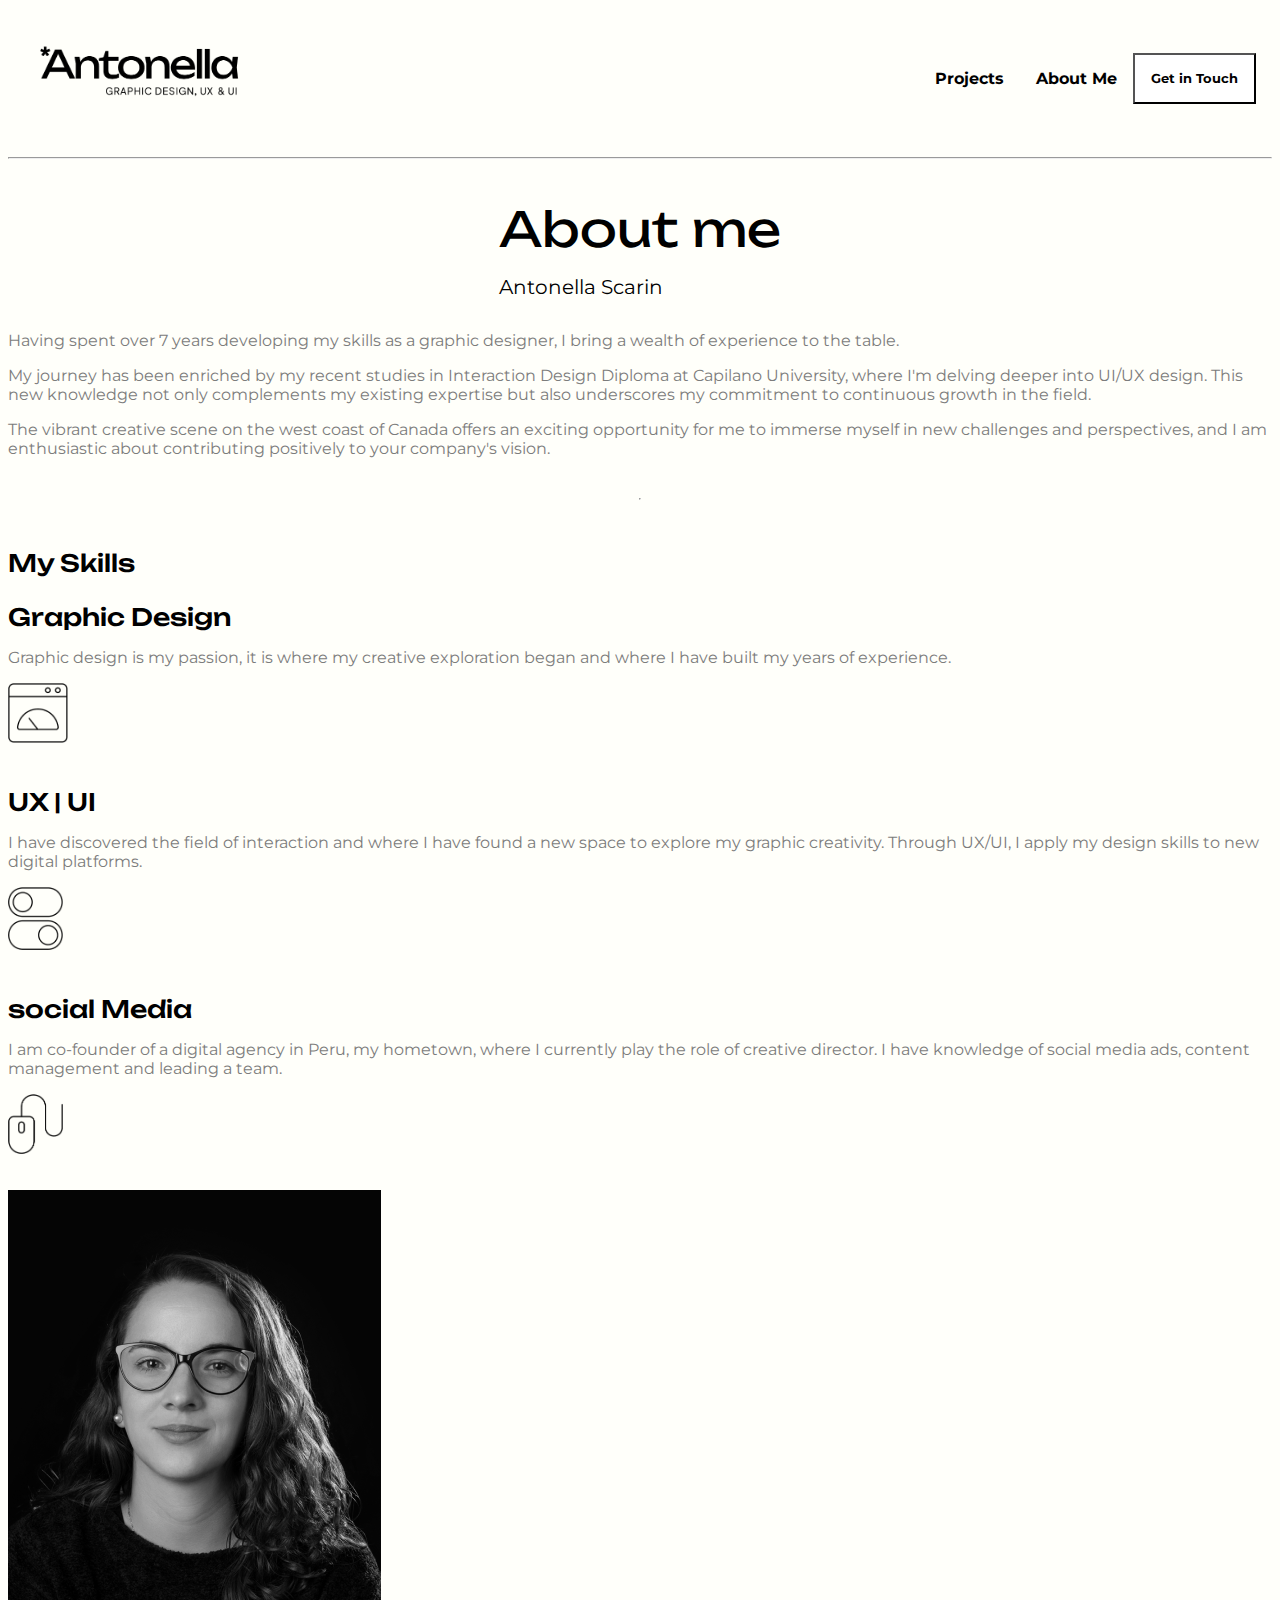
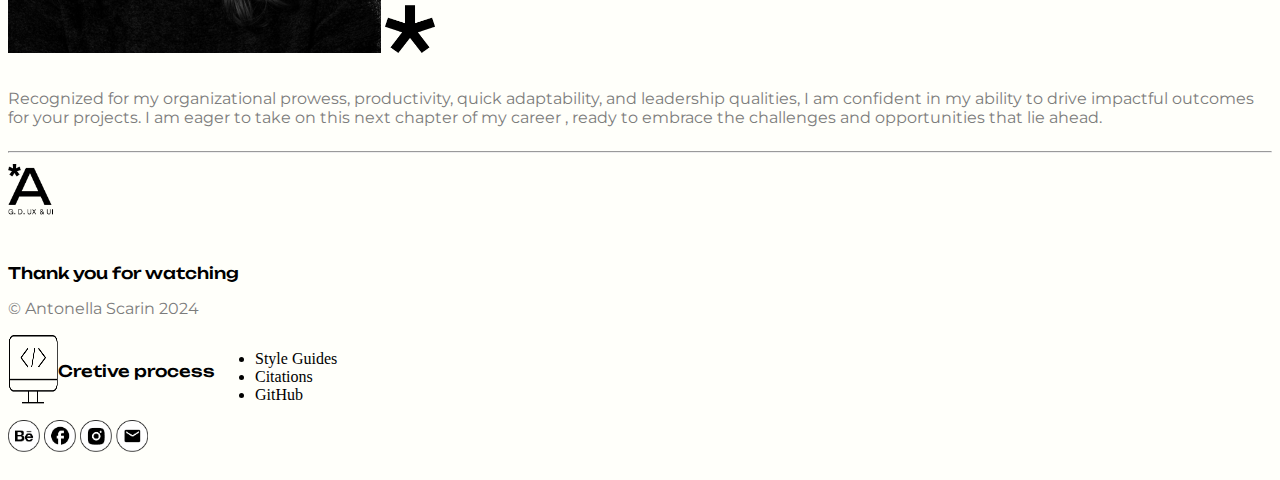
==== about.html @ 7028c497 "changes" ====
<!doctype html>

<html lang="en">
<head>
	<meta charset="utf-8">		
	<meta name="viewport" content="width=device-width, initial-scale=1">
	<title>Portfolio Antonella</title>
	<link rel="stylesheet" href="css/style.css">
	
	<!-- GOOGLE FONTS: Unbounded -->
	<link rel="preconnect" href="https://fonts.googleapis.com">
	<link rel="preconnect" href="https://fonts.gstatic.com" crossorigin>
	<link href="https://fonts.googleapis.com/css2?family=Unbounded:wght@200..900&display=swap" rel="stylesheet">
	
	
	<!-- GOOGLE FONTS: Montserrat -->
	<link rel="preconnect" href="https://fonts.googleapis.com">
	<link rel="preconnect" href="https://fonts.gstatic.com" crossorigin>
	<link href="https://fonts.googleapis.com/css2?family=Montserrat:ital,wght@0,100..900;1,100..900&family=Unbounded:wght@200..900&display=swap" rel="stylesheet">
	
	
</head> <!-- end of head.  Head is the brain of the website-->

<body>
	<nav class="navbar"> 
		<a href="index.html"><img class="logo" src="img/logo.png" alt="Websitelogo" width="201" height="56"/></a>
		<div class="menu">
			<a href="index.html">Projects</a>
			<a href="about.html">About Me</a>
			<button class="nav-button" onclick="window.location.href='get-in-touch.html';">Get in Touch</button>
		</div>
	</nav> <!-- #end of navigation -->

	<hr>
	
	<main>
		
		<section class="about-title">
			<h1>About me</h1>
			<h2>Antonella Scarin</h2>
		</section> <!-- #end of about title -->

		<div class="content">
				<p>Having spent over 7 years developing my skills as a graphic designer, I bring a wealth of experience to the table.</p>
				<p>My journey has been enriched by my recent studies in  Interaction Design Diploma at Capilano University, where I'm delving deeper into UI/UX design. This new knowledge not only complements my existing expertise but also underscores my commitment to continuous growth in the field.</p>
				<p>The vibrant creative scene on the west coast of Canada offers an exciting opportunity for me to immerse myself in new challenges and perspectives, and I am enthusiastic about contributing positively to your company's vision.</p>
		</div> <!-- #end of content -->
			
		<hr>

			<section class="my-skills">
				<h3>My Skills</h3>

				<div class="skills-cards">

					<div class="card-1">
						<h3>Graphic Design</h3>
						<p>Graphic design is my passion, it is where my creative exploration began and where I have built my years of experience. </p>
						<img src="img/card1-icon.png" alt="icon of a computer2" width="60" height="60">
					</div>

					<div class="card-2">
						<h3>UX | UI</h3>
						<p>I have discovered the field of interaction and where I have found a new space to explore my graphic creativity. Through UX/UI, I apply my design skills to new digital platforms. </p>
						<img src="img/card2-icon.png" alt="icon of active buttons" width="55" height="63">
					</div>

					<div class="card-3">
						<h3>social Media</h3>
						<p>I am co-founder of a digital agency in Peru, my hometown, where I currently play the role of creative director. I have knowledge of social media ads, content management and leading a team. </p>
						<img src="img/card3-icon.png" alt="icon of a computer mouse" width="55" height="61">
					</div>

				</div>
				
				</section> <!-- #end of my skills -->

				<section class="photo">

					<img src="img/about-photo.png" alt="icon of a computer mouse" width="373" height="463">
					<img src="img/about-photo-icon.png" alt="icon of a computer mouse" width="50" height="48">
					<p> Recognized for my organizational prowess, productivity, quick adaptability, and  leadership qualities, I am confident in my ability to drive impactful outcomes for your projects. I am eager to take on this next chapter of my career , ready to embrace the challenges and opportunities that lie ahead.</p>

				</section>

			</main>

			<hr>

			<footer>
				<img src="img/footer-logo.png" alt="Websitelogo vertion 2" width="46" height="55">
				<div>
					<h5>Thank you for watching</h5>
					<p class="copyright">© Antonella Scarin 2024</p>
				</div>

				<div class="creative-process">
				<img src="img/icon-footer.png" alt="icon of a computer2" width="50" height="45">
				<h5>Cretive process</h5>
				<ul class="footer-list">
					<li>Style Guides</li>
					<li>Citations</li>
					<li>GitHub</li>
				</ul>
			</div>
				
				<div class="socialmedia">
					<a class="social-media-logos" href="https://www.behance.net/antonellas0d31"><img src="img/behance.png" alt="behance logo" width="32" height="32"/></a>
					<a class="social-media-logos" href="https://www.facebook.com/antonellascarin/"><img src="img/facebook.png" alt="Facebook Logo" width="32" height="32"/></a>
					<a class="social-media-logos" href="https://www.instagram.com/_byantonella/"><img src="img/instagram.png" alt="Instagram Logo" width="32" height="32"/></a>
					<a class="social-media-logos" href="antonella.scarin.l@gmail.com"><img src="img/email.png" alt="email icon" width="32" height="32"/></a>
				</div>
				
			</footer> <!-- #end of footer -->
			
		</body>
		
		</html>
---- css/style.css ----
*{
	box-sizing: border-box; /* border-box tells the browser to account for any border and padding in the values you specify for an element's width and height. 
	If you set an element's width to 100 pixels, that 100 pixels will include any border or padding you added, and the content box will shrink to absorb that extra width. 
	https://developer.mozilla.org/en-US/docs/Web/API/ResizeObserverEntry/borderBoxSize */
}

/* ------------ PARAGRAPH, BACKGROUND AND TEXT STYLES ------------ */ 

img{ 
	height:auto;
	max-width:100%;
	margin-bottom: 1rem;
}

body{
    background-color: #FFFFFA;
}

main{
    display: flex;
    flex-direction: column;
    align-items: center;
}

h1{ 
    font-family: "Unbounded", sans-serif;
    font-style: normal;
    font-weight: 400;
    font-size: 3rem;
    margin-bottom: 0;
}

h2{
    font-family: "Montserrat", sans-serif;
    font-style: normal;
    font-weight: 400;
    font-size: 1.25rem; 
    margin-bottom: 0;
}

h3{
    font-family: "Unbounded", sans-serif;
    font-style: normal;
    font-weight: 500;
    font-size: 1.5rem;
    margin-bottom: 0;
}

h4{
    font-family: "Montserrat", sans-serif;
    font-style: normal;
    font-weight: 400;
    font-size: 1rem; 
    color: #7C7C7C; 
    margin-bottom: 0;
    margin-top: 0.5rem;
}

h5{
    font-family: "Unbounded", sans-serif;
    font-style: normal;
    font-weight: 500;
    font-size: 1rem;
    margin-bottom: 0;
}

p{
    font-family: "Montserrat", sans-serif;
    font-style: normal;
    font-weight: 400;
    font-size: 1rem; 
    color: #7C7C7C; 
}

/* --------- NAV BAR --------- */ 

.navbar {
	display: flex;
	align-items: left;
	width: 100%;
	margin: 0 auto;
    padding: 1rem;
	z-index: 100;
}

.navbar a {
	display: inline-block;
    align-content: center;
	color: #000000;
	font-family: "Montserrat", sans-serif;
	font-size: 1rem;
	font-weight: 700;
	text-decoration: none;
	flex-grow: 1;
	flex-shrink: 1;
	flex-basis: auto;
    padding: 1rem;
}

.menu{
    margin-right: auto;
    display: flex;
    align-items: center;
}

.navbar a:hover {
	color: #ffc400;
    text-decoration: underline;
    text-decoration-color: #ffc400;
}


.nav-button{
    padding: 1rem;
    background-color: white;
    font-family: "Montserrat", sans-serif;
    font-weight: 700;
    font-size: 0.8rem;
    border-color: black;
    max-height: 4rem;
}

.nav-button:hover{
    background-color: #000000;
    color: white;
}

/* --------- HERO --------- */ 

main {
    margin: 0 auto;
    grid-gap: 1em;
}

.hero {
display: flex;
flex-direction: column;
margin-top: 3rem;
margin-bottom: 3rem;
align-items: center;
justify-content: center;
max-width: 60%;
text-align: center;
}

.hero-buttons{
    display: flex;
    flex-direction: row;
    margin-top: 5rem;
    font-size: 1.5rem;
    font-family: "Montserrat", sans-serif;
    font-weight: 400;
    font-size: 0.8rem;
    border-color: black;
    margin: 1rem;
    
}

.dividor{
    margin-top: 5rem;
    margin-bottom: 5rem;
    height: auto;
    max-width: 70%;
}



/* --------- PROJECTS --------- */ 

.projects-container{
	display: flex;
	flex-direction: row;
	flex-wrap: wrap;
	justify-content: center;
}

.project-card{
    flex-direction: row;
    flex-wrap: wrap;
    justify-content: flex-start;
    margin: 2rem;
    max-width:30.5rem;
}

.button{ /* -- source:https://www.w3schools.com/howto/howto_css_outline_buttons.asp-- */
    padding: 1rem;
    background-color: white;
    font-family: "Montserrat", sans-serif;
    font-weight: 400;
    font-size: 0.8rem;
    border-color: black;
    margin: 1rem;
} 

.button:hover{
    background-color: #000000;
    color: white;
}



/* --------- FOOTER --------- */ 

.footer{
    display: flex;
    flex-direction: row;
    margin: 1rem;
}

.creative-process-content{
    display: flex;
    flex-direction: row;
    text-decoration: none;
    padding: 1rem;
    max-width: 30%;
}

.creative-process{
    display: flex;
    flex-direction: row;
}

.footer-links{
    display: flex;
    flex-direction: row;
}

.footer-content{
    max-width: 30%;
}


/* --------- ABOUT ME PAGE --------- */
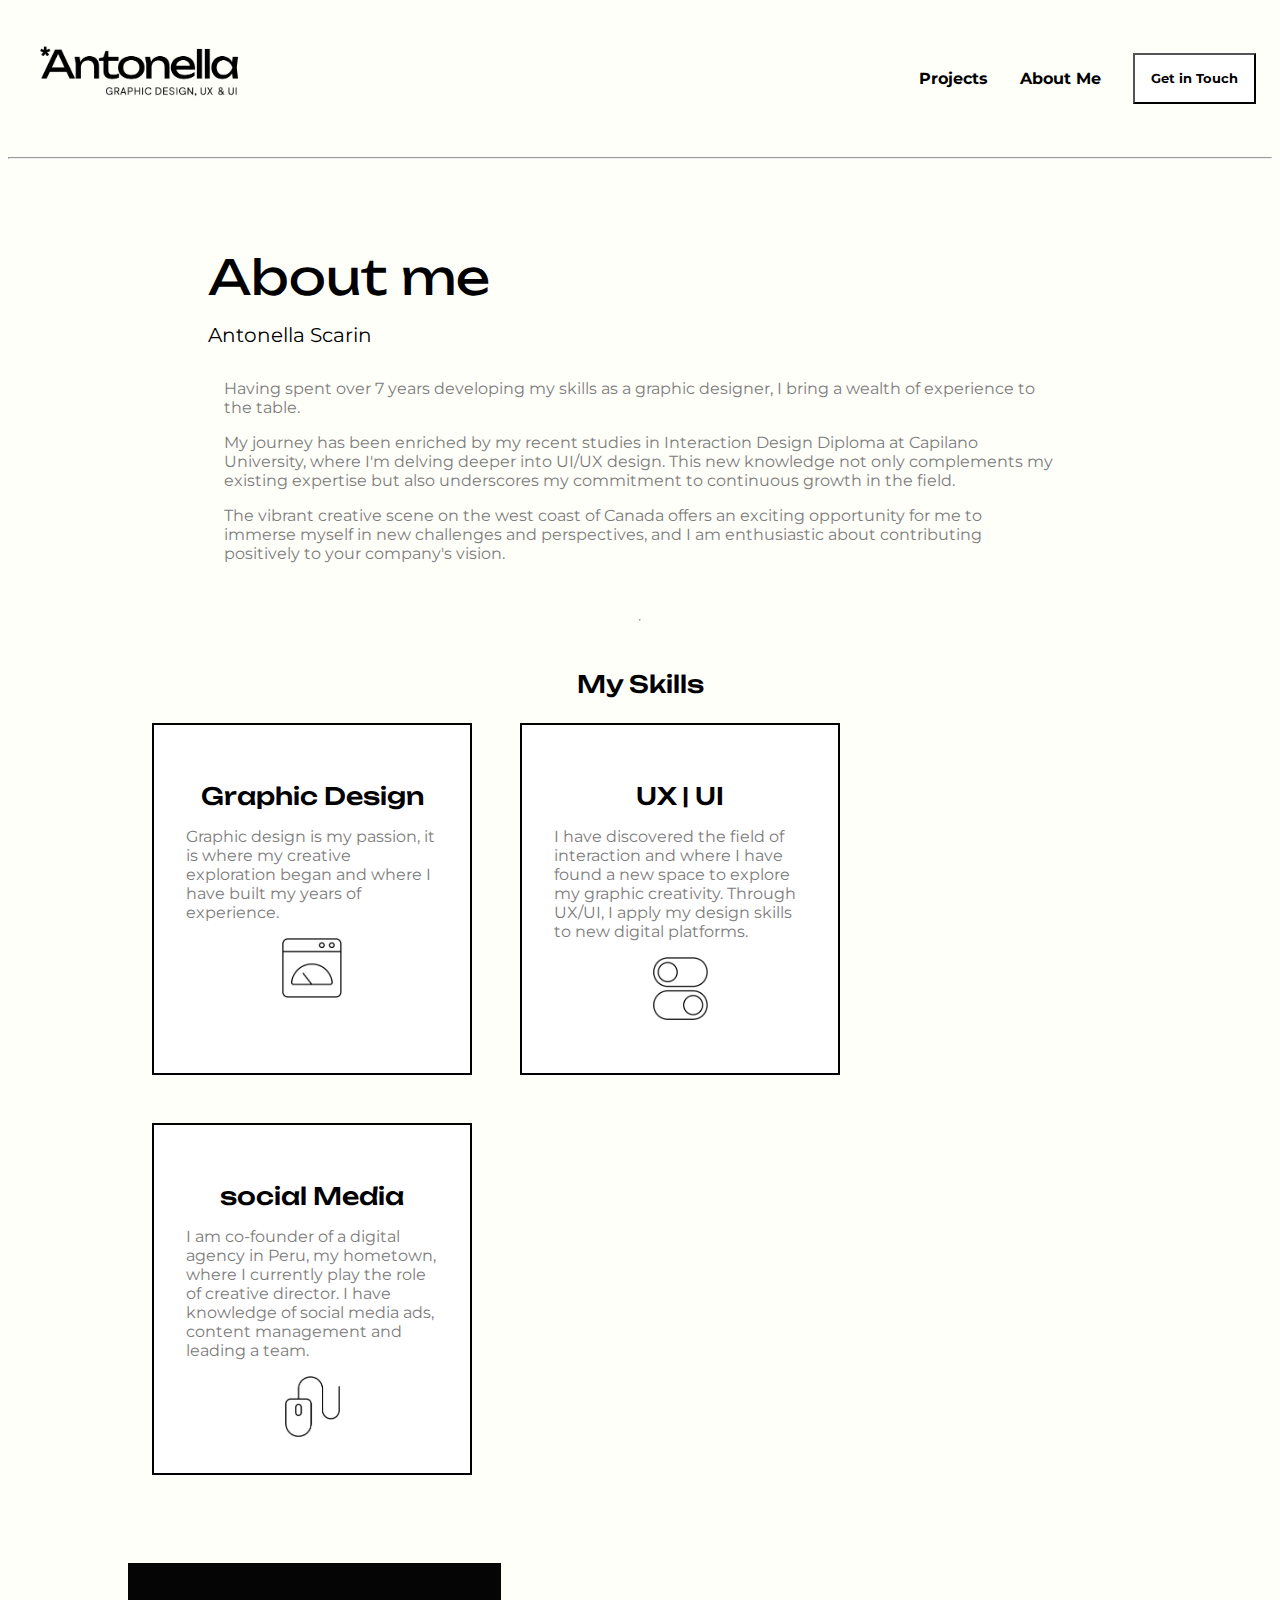
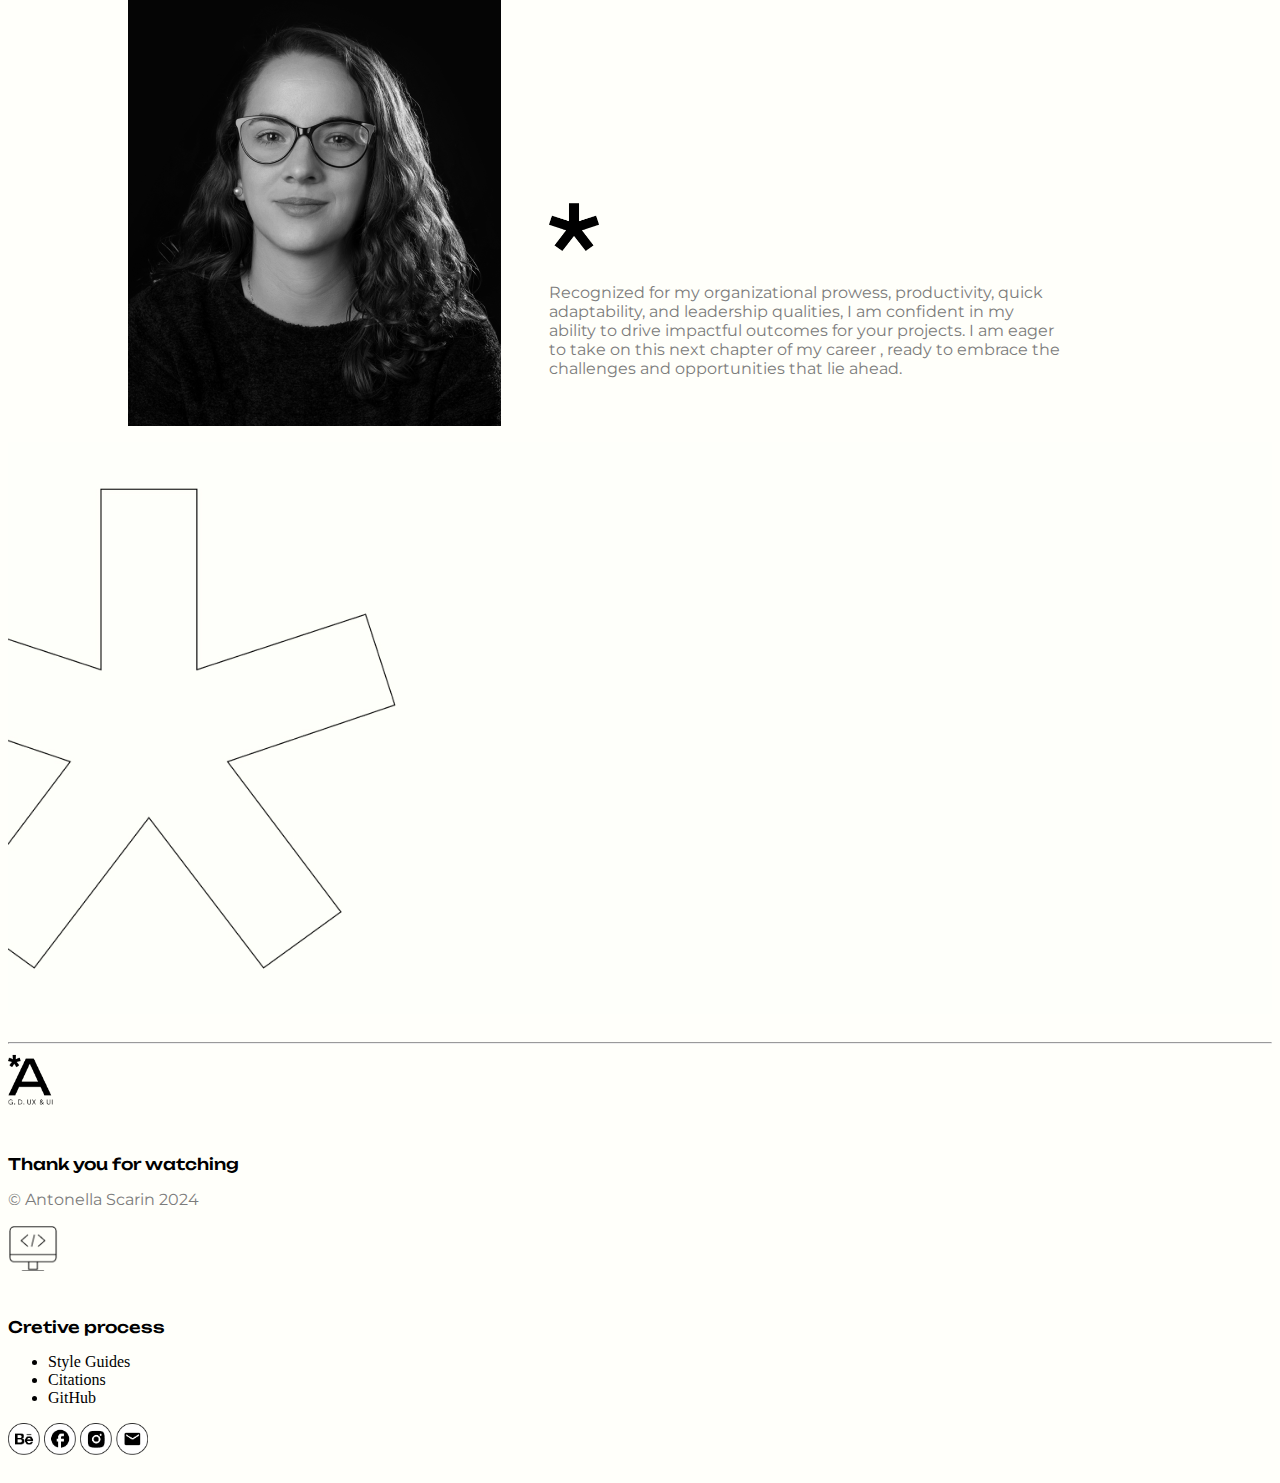
==== commit b7e20346: "changes" ====
--- a/about.html
+++ b/about.html
@@ -30,7 +30,7 @@
 			<button class="nav-button" onclick="window.location.href='get-in-touch.html';">Get in Touch</button>
 		</div>
 	</nav> <!-- #end of navigation -->
-
+	
 	<hr>
 	
 	<main>
@@ -38,81 +38,87 @@
 		<section class="about-title">
 			<h1>About me</h1>
 			<h2>Antonella Scarin</h2>
-		</section> <!-- #end of about title -->
-
-		<div class="content">
+			
+			<div class="about-content">
 				<p>Having spent over 7 years developing my skills as a graphic designer, I bring a wealth of experience to the table.</p>
 				<p>My journey has been enriched by my recent studies in  Interaction Design Diploma at Capilano University, where I'm delving deeper into UI/UX design. This new knowledge not only complements my existing expertise but also underscores my commitment to continuous growth in the field.</p>
 				<p>The vibrant creative scene on the west coast of Canada offers an exciting opportunity for me to immerse myself in new challenges and perspectives, and I am enthusiastic about contributing positively to your company's vision.</p>
-		</div> <!-- #end of content -->
+			</div> <!-- #end of content -->
 			
+		</section> <!-- #end of about title -->
+		
 		<hr>
-
-			<section class="my-skills">
-				<h3>My Skills</h3>
-
-				<div class="skills-cards">
-
-					<div class="card-1">
-						<h3>Graphic Design</h3>
-						<p>Graphic design is my passion, it is where my creative exploration began and where I have built my years of experience. </p>
-						<img src="img/card1-icon.png" alt="icon of a computer2" width="60" height="60">
-					</div>
-
-					<div class="card-2">
-						<h3>UX | UI</h3>
-						<p>I have discovered the field of interaction and where I have found a new space to explore my graphic creativity. Through UX/UI, I apply my design skills to new digital platforms. </p>
-						<img src="img/card2-icon.png" alt="icon of active buttons" width="55" height="63">
-					</div>
-
-					<div class="card-3">
-						<h3>social Media</h3>
-						<p>I am co-founder of a digital agency in Peru, my hometown, where I currently play the role of creative director. I have knowledge of social media ads, content management and leading a team. </p>
-						<img src="img/card3-icon.png" alt="icon of a computer mouse" width="55" height="61">
-					</div>
-
+		
+		<section class="my-skills">
+			<h3>My Skills</h3>
+			
+			<div class="skills-cards">
+				
+				<div class="card">
+					<h3>Graphic Design</h3>
+					<p>Graphic design is my passion, it is where my creative exploration began and where I have built my years of experience. </p>
+					<img src="img/card1-icon.png" alt="icon of a computer2" width="60" height="60">
 				</div>
 				
-				</section> <!-- #end of my skills -->
-
-				<section class="photo">
-
-					<img src="img/about-photo.png" alt="icon of a computer mouse" width="373" height="463">
-					<img src="img/about-photo-icon.png" alt="icon of a computer mouse" width="50" height="48">
-					<p> Recognized for my organizational prowess, productivity, quick adaptability, and  leadership qualities, I am confident in my ability to drive impactful outcomes for your projects. I am eager to take on this next chapter of my career , ready to embrace the challenges and opportunities that lie ahead.</p>
-
-				</section>
-
-			</main>
-
-			<hr>
-
-			<footer>
-				<img src="img/footer-logo.png" alt="Websitelogo vertion 2" width="46" height="55">
-				<div>
-					<h5>Thank you for watching</h5>
-					<p class="copyright">© Antonella Scarin 2024</p>
-				</div>
-
-				<div class="creative-process">
-				<img src="img/icon-footer.png" alt="icon of a computer2" width="50" height="45">
-				<h5>Cretive process</h5>
-				<ul class="footer-list">
-					<li>Style Guides</li>
-					<li>Citations</li>
-					<li>GitHub</li>
-				</ul>
-			</div>
-				
-				<div class="socialmedia">
-					<a class="social-media-logos" href="https://www.behance.net/antonellas0d31"><img src="img/behance.png" alt="behance logo" width="32" height="32"/></a>
-					<a class="social-media-logos" href="https://www.facebook.com/antonellascarin/"><img src="img/facebook.png" alt="Facebook Logo" width="32" height="32"/></a>
-					<a class="social-media-logos" href="https://www.instagram.com/_byantonella/"><img src="img/instagram.png" alt="Instagram Logo" width="32" height="32"/></a>
-					<a class="social-media-logos" href="antonella.scarin.l@gmail.com"><img src="img/email.png" alt="email icon" width="32" height="32"/></a>
+				<div class="card">
+					<h3>UX | UI</h3>
+					<p>I have discovered the field of interaction and where I have found a new space to explore my graphic creativity. Through UX/UI, I apply my design skills to new digital platforms. </p>
+					<img src="img/card2-icon.png" alt="icon of active buttons" width="55" height="63">
 				</div>
 				
-			</footer> <!-- #end of footer -->
+				<div class="card">
+					<h3>social Media</h3>
+					<p>I am co-founder of a digital agency in Peru, my hometown, where I currently play the role of creative director. I have knowledge of social media ads, content management and leading a team. </p>
+					<img src="img/card3-icon.png" alt="icon of a computer mouse" width="55" height="61">
+				</div>
+				
+			</div>
 			
-		</body>
+		</section> <!-- #end of my skills -->
 		
-		</html>+		<section class="photo">
+			
+			<img src="img/about-photo.png" alt="icon of a computer mouse" width="373" height="463">
+			<div class="photo-content">
+				<img src="img/about-photo-icon.png" alt="an asterics" width="50" height="48">
+				<p> Recognized for my organizational prowess, productivity, quick adaptability, and  leadership qualities, I am confident in my ability to drive impactful outcomes for your projects. I am eager to take on this next chapter of my career , ready to embrace the challenges and opportunities that lie ahead.</p>
+			</div>
+		</section>
+		
+	</main>
+
+	<div clas="about-background">
+	<img src="img/about-background.jpg" alt="Websitelogo vertion 2">
+	</div>
+	
+	<hr>
+	
+	<footer>
+		<img src="img/footer-logo.png" alt="Websitelogo vertion 2" width="46" height="55">
+		<div>
+			<h5>Thank you for watching</h5>
+			<p class="copyright">© Antonella Scarin 2024</p>
+		</div>
+		
+		<div class="creative-process">
+			<img src="img/icon-footer.png" alt="icon of a computer2" width="50" height="45">
+			<h5>Cretive process</h5>
+			<ul class="footer-list">
+				<li>Style Guides</li>
+				<li>Citations</li>
+				<li>GitHub</li>
+			</ul>
+		</div>
+		
+		<div class="socialmedia">
+			<a class="social-media-logos" href="https://www.behance.net/antonellas0d31"><img src="img/behance.png" alt="behance logo" width="32" height="32"/></a>
+			<a class="social-media-logos" href="https://www.facebook.com/antonellascarin/"><img src="img/facebook.png" alt="Facebook Logo" width="32" height="32"/></a>
+			<a class="social-media-logos" href="https://www.instagram.com/_byantonella/"><img src="img/instagram.png" alt="Instagram Logo" width="32" height="32"/></a>
+			<a class="social-media-logos" href="antonella.scarin.l@gmail.com"><img src="img/email.png" alt="email icon" width="32" height="32"/></a>
+		</div>
+		
+	</footer> <!-- #end of footer -->
+	
+</body>
+
+</html>--- a/css/style.css
+++ b/css/style.css
@@ -76,7 +76,8 @@
 
 .navbar {
 	display: flex;
-	align-items: left;
+    flex-direction: row;
+	justify-content: flex-end;
 	width: 100%;
 	margin: 0 auto;
     padding: 1rem;
@@ -104,7 +105,7 @@
 }
 
 .navbar a:hover {
-	color: #ffc400;
+	color: #FEA725;
     text-decoration: underline;
     text-decoration-color: #ffc400;
 }
@@ -118,6 +119,22 @@
     font-size: 0.8rem;
     border-color: black;
     max-height: 4rem;
+    margin-left: 1rem;
+}
+
+.projects-button{
+    padding: 1rem;
+    background-color: white;
+    font-family: "Montserrat", sans-serif;
+    font-weight: 700;
+    font-size: 0.8rem;
+    border-color: black;
+    max-height: 4rem;
+}
+
+.projects-button:hover{
+    background-color: #000000;
+    color: white;
 }
 
 .nav-button:hover{
@@ -125,11 +142,16 @@
     color: white;
 }
 
+hr{
+    color: #000000;
+}
+
 /* --------- HERO --------- */ 
 
 main {
     margin: 0 auto;
     grid-gap: 1em;
+    max-width: 80vw;
 }
 
 .hero {
@@ -157,7 +179,7 @@
 }
 
 .dividor{
-    margin-top: 5rem;
+    margin-top: 2rem;
     margin-bottom: 5rem;
     height: auto;
     max-width: 70%;
@@ -199,14 +221,30 @@
 
 
 
-/* --------- FOOTER --------- */ 
-
-.footer{
-    display: flex;
-    flex-direction: row;
-    margin: 1rem;
-}
-
+/* --------- FOOTER ------*/
+
+footer{
+    display: inline-block;
+}
+
+
+
+
+
+/* ---
+.footer-links-container{
+    display: flex;
+    flex-direction: column;
+    padding: auto;
+}
+
+footer{
+    display: inline-block;
+    margin: 1rem;
+    background-color: #FEA725;
+}
+
+/* ---
 .creative-process-content{
     display: flex;
     flex-direction: row;
@@ -227,12 +265,123 @@
 
 .footer-content{
     max-width: 30%;
-}
+    margin: 1rem;
+}-----*/
+
+
 
 
 /* --------- ABOUT ME PAGE --------- */ 
-
-
-
-
-
+.about-title{
+    display: flex;
+    flex-direction: column;
+    justify-content: flex-start;
+    margin-right: 5rem;
+    margin-left: 5rem;
+    margin-top: 3rem;
+}
+.about-content{
+    margin: 1rem;
+}
+
+.my-skills{
+    display: flex;
+    flex-direction: column;
+    align-items: center;
+    margin-bottom: 3rem;
+}
+.skills-cards{
+    display: flex;
+    flex-direction: row;
+    align-items: center;
+    flex-wrap: wrap;  
+}
+
+.card{
+    display: flex;
+    flex-direction: column;
+    align-items: center;
+    background-color: #ffffff;
+    border: 1rem;
+    border:2px solid black;
+    padding: 2rem;
+    margin: 1.5rem;
+    width: 20rem;
+    height: 22rem;
+}
+
+.photo{
+    display: flex;
+    flex-direction: row;
+    align-items: flex-end;
+    background-size: cover;
+    background-repeat: no-repeat;
+
+}
+
+.photo-content{
+    display: flex;
+    flex-direction: column;
+    max-width: 50%;
+    margin: 3rem;
+}
+
+.about-background{
+    background-position:right 3em bottom 10px; ;
+}
+
+/* --------- CONTACT FORM --------- */
+
+
+.contact-title{
+    display: flex;
+    flex-direction: column;
+    align-items: flex-start
+}
+
+input[type=text], select, textarea {
+    width: 100%; 
+    font-family: "Montserrat", sans-serif;
+    font-weight: 400;
+    font-size: 1rem;
+    padding: 1rem; 
+    border: 1px solid #000000; 
+    box-sizing: border-box; 
+    margin-top: 1rem; 
+    margin-bottom: 1rem; 
+    resize: vertical /* Allow the user to vertically resize the textarea (not horizontally) */
+  }
+
+  input[type=text], label {
+    font-family: "Montserrat", sans-serif;
+    font-size: 1rem;
+  }
+  
+
+  input[type=submit] {
+    background-color: #ffffff;
+    color: rgb(0, 0, 0);
+    border:1px solid black;
+    padding: 12px 20px;
+    cursor: pointer;
+    font-family: "Montserrat", sans-serif;
+    font-weight: 400;
+    font-size: 0.8rem;
+  }
+  
+
+  input[type=submit]:hover {
+    background-color: #000000;
+    color: #ffffff;
+    border: 1px;
+  }
+  
+  .container {
+    border-radius: 5px;
+    padding: 20px;
+    max-width: 80%;
+  }
+
+
+
+
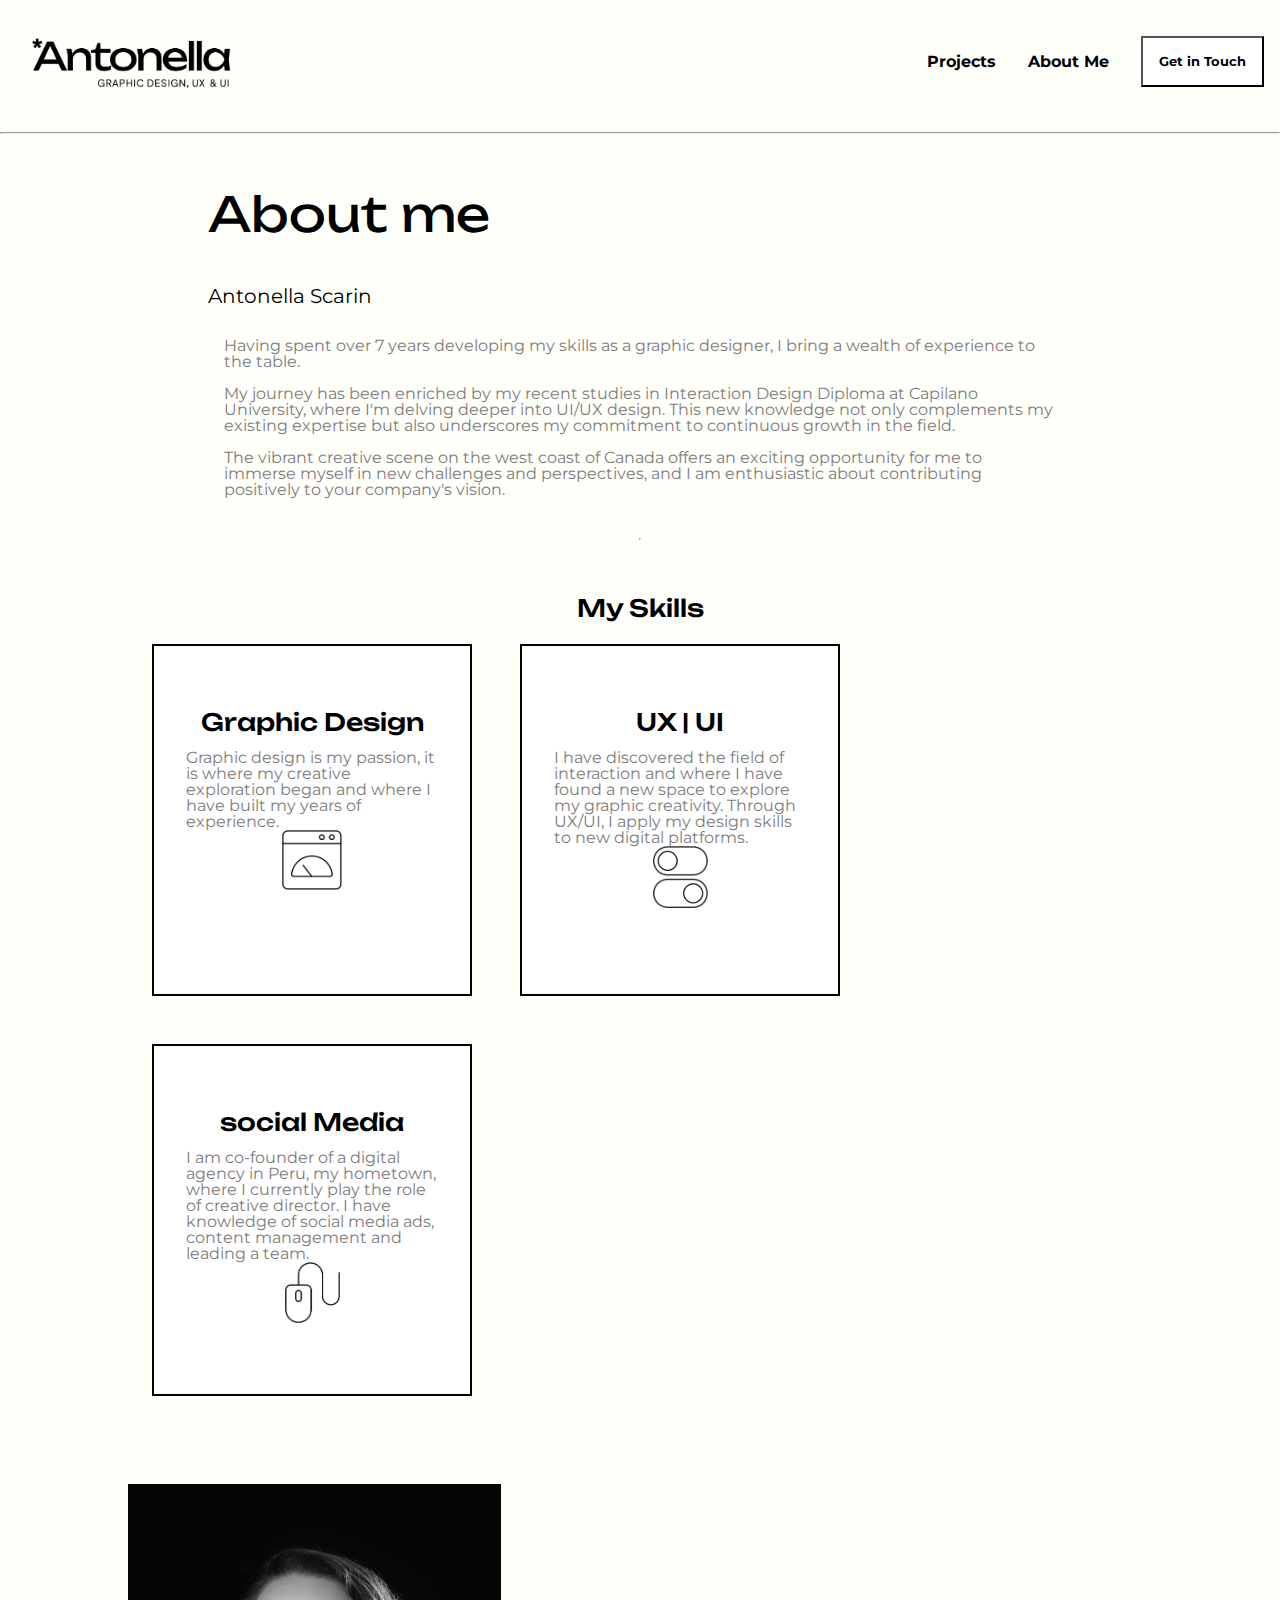
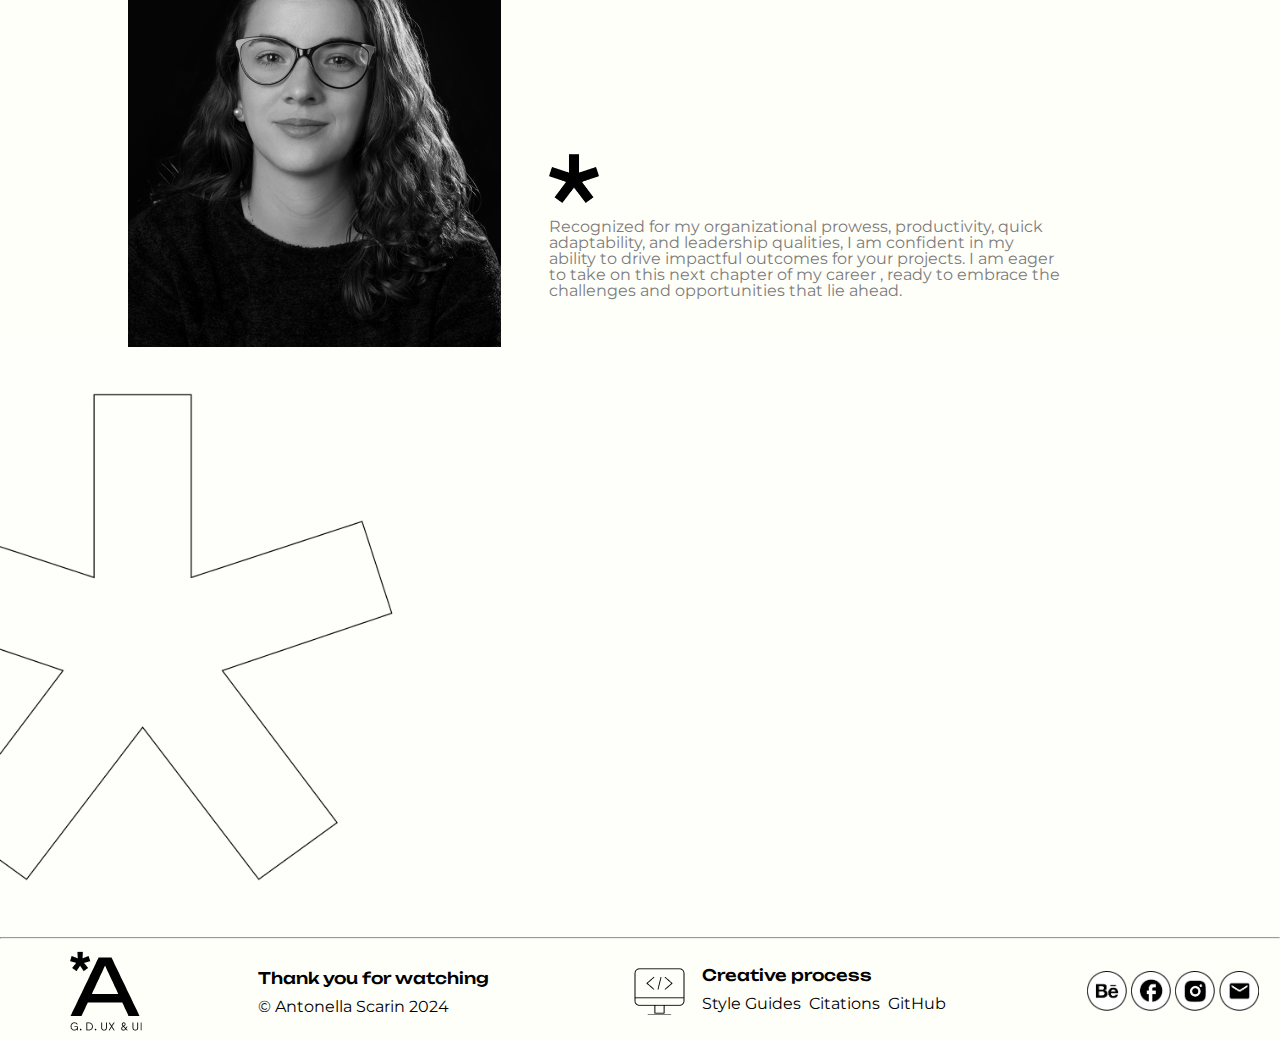
==== commit 3dc59797: "footer changes" ====
--- a/about.html
+++ b/about.html
@@ -94,30 +94,42 @@
 	<hr>
 	
 	<footer>
-		<img src="img/footer-logo.png" alt="Websitelogo vertion 2" width="46" height="55">
-		<div>
-			<h5>Thank you for watching</h5>
-			<p class="copyright">© Antonella Scarin 2024</p>
+  
+		<figure class="footer-logo">
+		  <img src="img/footer-logo.png" alt="Websitelogo vertion 2" width="74" height="89">
+		</figure>
+		
+		<div class="footer-content">
+		  <h5>Thank you for watching</h5>
+		  <p>© Antonella Scarin 2024</p>
 		</div>
 		
 		<div class="creative-process">
-			<img src="img/icon-footer.png" alt="icon of a computer2" width="50" height="45">
-			<h5>Cretive process</h5>
+		  <figure class="footer-icon">
+			<img src="img/icon-footer.png" alt="icon of a computer2" width="53" height="48">
+		  </figure>
+		  
+		  <div class="creative-process-content">
+			
+			<h5>Creative process</h5>
+			
 			<ul class="footer-list">
-				<li>Style Guides</li>
-				<li>Citations</li>
-				<li>GitHub</li>
-			</ul>
-		</div>
-		
-		<div class="socialmedia">
-			<a class="social-media-logos" href="https://www.behance.net/antonellas0d31"><img src="img/behance.png" alt="behance logo" width="32" height="32"/></a>
-			<a class="social-media-logos" href="https://www.facebook.com/antonellascarin/"><img src="img/facebook.png" alt="Facebook Logo" width="32" height="32"/></a>
-			<a class="social-media-logos" href="https://www.instagram.com/_byantonella/"><img src="img/instagram.png" alt="Instagram Logo" width="32" height="32"/></a>
-			<a class="social-media-logos" href="antonella.scarin.l@gmail.com"><img src="img/email.png" alt="email icon" width="32" height="32"/></a>
-		</div>
-		
-	</footer> <!-- #end of footer -->
+			  <li class="footer-list-item"> <a href="doc/styleguides.pdf"><p>Style Guides</p></a>
+				<!-- source: how to link a PDF: https://www.google.com/search?q=how+to+button+to+a+pdf+html&oq=how+to+button+to+a+pdf+html&gs_lcrp=EgZjaHJvbWUyBggAEEUYOTIICAEQABgWGB4yCAgCEAAYFhge0gEIOTI0N2owajeoAgCwAgA&sourceid=chrome&ie=UTF-8#kpvalbx=_nmAbZqGfEbLN0PEPzuG7yAc_36 --></li>
+				<li class="footer-list-item"> <a href="doc/citations.pdf"><p>Citations</p></a> </li>
+				<li class="footer-list-item"><a href="https://github.com/AntonellaSL/portfolio2024"><p>GitHub</p></a></li>
+			  </ul>
+			</div>
+		  </div>
+		  
+		  <div class="social-media">
+			<a class="social-media-logos" href="https://www.behance.net/antonellas0d31"><img src="img/behance.png" alt="Behance Logo" width="40" height="40"/></a>
+			<a class="social-media-logos" href="https://www.facebook.com/antonellascarin/"><img src="img/facebook.png" alt="Facebook Logo" width="40" height="40"/></a>
+			<a class="social-media-logos" href="https://www.instagram.com/_byantonella/"> <img src="img/instagram.png" alt="Instagram Logo" width="40" height="40"/></a>
+			<a class="social-media-logos" href="antonella.scarin.l@gmail.com"><img src="img/email.png" alt="email icon" width="40" height="40"
+			  /></a>
+			</div>
+		  </footer> <!-- #end of footer -->
 	
 </body>
 
--- a/css/style.css
+++ b/css/style.css
@@ -1,387 +1,396 @@
-*{
-	box-sizing: border-box; /* border-box tells the browser to account for any border and padding in the values you specify for an element's width and height. 
+@import url(reset.css);
+
+html {
+  box-sizing: border-box;
+}
+*,
+*:before,
+*:after {
+  box-sizing: inherit;
+}
+
+/* border-box tells the browser to account for any border and padding in the values you specify for an element's width and height. 
 	If you set an element's width to 100 pixels, that 100 pixels will include any border or padding you added, and the content box will shrink to absorb that extra width. 
 	https://developer.mozilla.org/en-US/docs/Web/API/ResizeObserverEntry/borderBoxSize */
-}
-
-/* ------------ PARAGRAPH, BACKGROUND AND TEXT STYLES ------------ */ 
-
-img{ 
-	height:auto;
-	max-width:100%;
-	margin-bottom: 1rem;
-}
-
-body{
-    background-color: #FFFFFA;
-}
-
-main{
-    display: flex;
-    flex-direction: column;
-    align-items: center;
-}
-
-h1{ 
-    font-family: "Unbounded", sans-serif;
-    font-style: normal;
-    font-weight: 400;
-    font-size: 3rem;
-    margin-bottom: 0;
-}
-
-h2{
-    font-family: "Montserrat", sans-serif;
-    font-style: normal;
-    font-weight: 400;
-    font-size: 1.25rem; 
-    margin-bottom: 0;
-}
-
-h3{
-    font-family: "Unbounded", sans-serif;
-    font-style: normal;
-    font-weight: 500;
-    font-size: 1.5rem;
-    margin-bottom: 0;
-}
-
-h4{
-    font-family: "Montserrat", sans-serif;
-    font-style: normal;
-    font-weight: 400;
-    font-size: 1rem; 
-    color: #7C7C7C; 
-    margin-bottom: 0;
-    margin-top: 0.5rem;
-}
-
-h5{
-    font-family: "Unbounded", sans-serif;
-    font-style: normal;
-    font-weight: 500;
-    font-size: 1rem;
-    margin-bottom: 0;
-}
-
-p{
-    font-family: "Montserrat", sans-serif;
-    font-style: normal;
-    font-weight: 400;
-    font-size: 1rem; 
-    color: #7C7C7C; 
-}
-
-/* --------- NAV BAR --------- */ 
+
+/* ------------ PARAGRAPH, BACKGROUND AND TEXT STYLES ------------ */
+
+img {
+  max-width: 100%;
+  height: auto;
+}
+
+body {
+  background-color: #fffffa;
+}
+
+main {
+  display: flex;
+  flex-direction: column;
+  align-items: center;
+}
+
+h1 {
+  font-family: "Unbounded", sans-serif;
+  font-style: normal;
+  font-weight: 400;
+  font-size: 3rem;
+  margin-bottom: 0;
+}
+
+h2 {
+  font-family: "Montserrat", sans-serif;
+  font-style: normal;
+  font-weight: 400;
+  font-size: 1.25rem;
+  margin-bottom: 0;
+  margin-top: 3rem;
+}
+
+h3 {
+  font-family: "Unbounded", sans-serif;
+  font-style: normal;
+  font-weight: 500;
+  font-size: 1.5rem;
+  margin-bottom: 0;
+  margin-top: 2rem;
+}
+
+h4 {
+  font-family: "Montserrat", sans-serif;
+  font-style: normal;
+  font-weight: 400;
+  font-size: 1rem;
+  color: #7c7c7c;
+  margin-bottom: 0;
+  margin-top: 1rem;
+}
+
+h5 {
+  font-family: "Unbounded", sans-serif;
+  font-style: normal;
+  font-weight: 500;
+  font-size: 1rem;
+  margin-bottom: 0;
+}
+
+p {
+  font-family: "Montserrat", sans-serif;
+  font-style: normal;
+  font-weight: 400;
+  font-size: 1rem;
+  color: #7c7c7c;
+  margin-top: 1rem;
+}
+a{
+  text-decoration: none;
+  color: #000000;
+}
+
+.footer-icon{
+  padding-right: 1rem;
+}
+
+/* --------- NAV BAR --------- */
 
 .navbar {
-	display: flex;
-    flex-direction: row;
-	justify-content: flex-end;
-	width: 100%;
-	margin: 0 auto;
-    padding: 1rem;
-	z-index: 100;
+  display: flex;
+  flex-direction: row;
+  justify-content: flex-end;
+  width: 100%;
+  margin: 0 auto;
+  padding: 1rem;
+  z-index: 100;
 }
 
 .navbar a {
-	display: inline-block;
-    align-content: center;
-	color: #000000;
-	font-family: "Montserrat", sans-serif;
-	font-size: 1rem;
-	font-weight: 700;
-	text-decoration: none;
-	flex-grow: 1;
-	flex-shrink: 1;
-	flex-basis: auto;
-    padding: 1rem;
-}
-
-.menu{
-    margin-right: auto;
-    display: flex;
-    align-items: center;
+  display: inline-block;
+  align-content: center;
+  color: #000000;
+  font-family: "Montserrat", sans-serif;
+  font-size: 1rem;
+  font-weight: 700;
+  text-decoration: none;
+  flex-grow: 1;
+  flex-shrink: 1;
+  flex-basis: auto;
+  padding: 1rem;
+}
+
+.menu {
+  margin-right: auto;
+  display: flex;
+  align-items: center;
 }
 
 .navbar a:hover {
-	color: #FEA725;
-    text-decoration: underline;
-    text-decoration-color: #ffc400;
-}
-
-
-.nav-button{
-    padding: 1rem;
-    background-color: white;
-    font-family: "Montserrat", sans-serif;
-    font-weight: 700;
-    font-size: 0.8rem;
-    border-color: black;
-    max-height: 4rem;
-    margin-left: 1rem;
-}
-
-.projects-button{
-    padding: 1rem;
-    background-color: white;
-    font-family: "Montserrat", sans-serif;
-    font-weight: 700;
-    font-size: 0.8rem;
-    border-color: black;
-    max-height: 4rem;
-}
-
-.projects-button:hover{
-    background-color: #000000;
-    color: white;
-}
-
-.nav-button:hover{
-    background-color: #000000;
-    color: white;
-}
-
-hr{
-    color: #000000;
-}
-
-/* --------- HERO --------- */ 
+  color: #fea725;
+  text-decoration: underline;
+  text-decoration-color: #ffc400;
+}
+
+.nav-button {   /* -- source:https://www.w3schools.com/howto/howto_css_outline_buttons.asp-- */
+  padding: 1rem;
+  background-color: white;
+  font-family: "Montserrat", sans-serif;
+  font-weight: 700;
+  font-size: 0.8rem;
+  border-color: black;
+  max-height: 4rem;
+  margin-left: 1rem;
+}
+
+.projects-button {
+  padding: 1rem;
+  margin-top: 2rem;
+  background-color: white;
+  font-family: "Montserrat", sans-serif;
+  font-weight: 700;
+  font-size: 0.8rem;
+  border-color: black;
+  max-height: 4rem;
+}
+
+.projects-button:hover {
+  background-color: #000000;
+  color: white;
+}
+
+.nav-button:hover {
+  background-color: #000000;
+  color: white;
+}
+
+hr {
+  color: #000000;
+}
+
+/* --------- HERO --------- */
 
 main {
-    margin: 0 auto;
-    grid-gap: 1em;
-    max-width: 80vw;
+  margin: 0 auto;
+  grid-gap: 1em;
+  max-width: 80vw;
 }
 
 .hero {
-display: flex;
-flex-direction: column;
-margin-top: 3rem;
-margin-bottom: 3rem;
-align-items: center;
-justify-content: center;
-max-width: 60%;
-text-align: center;
-}
-
-.hero-buttons{
-    display: flex;
-    flex-direction: row;
-    margin-top: 5rem;
-    font-size: 1.5rem;
-    font-family: "Montserrat", sans-serif;
-    font-weight: 400;
-    font-size: 0.8rem;
-    border-color: black;
-    margin: 1rem;
-    
-}
-
-.dividor{
-    margin-top: 2rem;
-    margin-bottom: 5rem;
-    height: auto;
-    max-width: 70%;
-}
-
-
-
-/* --------- PROJECTS --------- */ 
-
-.projects-container{
-	display: flex;
-	flex-direction: row;
-	flex-wrap: wrap;
-	justify-content: center;
-}
-
-.project-card{
-    flex-direction: row;
-    flex-wrap: wrap;
-    justify-content: flex-start;
-    margin: 2rem;
-    max-width:30.5rem;
-}
-
-.button{ /* -- source:https://www.w3schools.com/howto/howto_css_outline_buttons.asp-- */
-    padding: 1rem;
-    background-color: white;
-    font-family: "Montserrat", sans-serif;
-    font-weight: 400;
-    font-size: 0.8rem;
-    border-color: black;
-    margin: 1rem;
-} 
-
-.button:hover{
-    background-color: #000000;
-    color: white;
-}
-
-
+  display: flex;
+  flex-direction: column;
+  margin-top: 7rem;
+  margin-bottom: 3rem;
+  align-items: center;
+  justify-content: center;
+  max-width: 60%;
+  text-align: center;
+}
+
+.hero-buttons {   /* -- source:https://www.w3schools.com/howto/howto_css_outline_buttons.asp-- */
+  display: flex;
+  flex-direction: row;
+  margin-top: 2rem;
+  font-size: 1.5rem;
+  font-family: "Montserrat", sans-serif;
+  font-weight: 400;
+  font-size: 0.8rem;
+  border-color: black;
+}
+
+.dividor {
+  margin-top: 2rem;
+  margin-bottom: 5rem;
+  height: auto;
+  max-width: 70%;
+}
+
+/* --------- PROJECTS --------- */
+
+.projects-container {
+  display: flex;
+  flex-direction: row;
+  flex-wrap: wrap;
+  justify-content: center;
+  margin-bottom: 2rem;
+}
+
+.project-card {
+  flex-direction: row;
+  flex-wrap: wrap;
+  justify-content: flex-start;
+  margin: 2rem;
+  max-width: 30.5rem;
+}
+
+.button:hover {
+  background-color: #000000;
+  color: white;
+}
 
 /* --------- FOOTER ------*/
-
-footer{
-    display: inline-block;
-}
-
-
-
-
-
-/* ---
-.footer-links-container{
-    display: flex;
-    flex-direction: column;
-    padding: auto;
-}
-
-footer{
-    display: inline-block;
-    margin: 1rem;
-    background-color: #FEA725;
-}
-
-/* ---
-.creative-process-content{
-    display: flex;
-    flex-direction: row;
-    text-decoration: none;
-    padding: 1rem;
-    max-width: 30%;
-}
-
-.creative-process{
-    display: flex;
-    flex-direction: row;
-}
-
-.footer-links{
-    display: flex;
-    flex-direction: row;
-}
-
-.footer-content{
-    max-width: 30%;
-    margin: 1rem;
-}-----*/
-
-
-
-
-/* --------- ABOUT ME PAGE --------- */ 
-.about-title{
-    display: flex;
-    flex-direction: column;
-    justify-content: flex-start;
-    margin-right: 5rem;
-    margin-left: 5rem;
-    margin-top: 3rem;
-}
-.about-content{
-    margin: 1rem;
-}
-
-.my-skills{
-    display: flex;
-    flex-direction: column;
-    align-items: center;
-    margin-bottom: 3rem;
-}
-.skills-cards{
-    display: flex;
-    flex-direction: row;
-    align-items: center;
-    flex-wrap: wrap;  
-}
-
-.card{
-    display: flex;
-    flex-direction: column;
-    align-items: center;
-    background-color: #ffffff;
-    border: 1rem;
-    border:2px solid black;
-    padding: 2rem;
-    margin: 1.5rem;
-    width: 20rem;
-    height: 22rem;
-}
-
-.photo{
-    display: flex;
-    flex-direction: row;
-    align-items: flex-end;
-    background-size: cover;
-    background-repeat: no-repeat;
-
-}
-
-.photo-content{
-    display: flex;
-    flex-direction: column;
-    max-width: 50%;
-    margin: 3rem;
-}
-
-.about-background{
-    background-position:right 3em bottom 10px; ;
+/* ---James helped me building the grid during class. I worked on the alignments---*/
+
+footer {
+  display: grid;
+  grid-template-columns: repeat(12, 1fr);
+}
+
+.footer-logo {
+  grid-column-start: 1;
+  grid-column-end: 3;
+  justify-self: center;
+  align-self: center;
+}
+.footer-content {
+  grid-column-start: 3;
+  grid-column-end: 6;
+  justify-self: center;
+  align-self: center;
+}
+.creative-process {
+  grid-column-start: 6;
+  grid-column-end: 11;
+  display: flex;
+  flex-direction: row;
+  justify-self: center;
+  align-self: center;
+}
+
+.creative-process-content {
+  display: flex;
+  flex-direction: column;
+  margin-right: 0.8rem;
+}
+.footer-list {
+  display: flex;
+  flex-direction: row;
+  align-items: flex-start;
+}
+
+.footer-list-item {
+  padding-right: 0.5rem;
+}
+.footer-list-item:hover {
+  color: #fea725;
+}
+.social-media {
+  grid-column-start: 11;
+  grid-column-end: 13;
+  justify-self: center;
+  align-self: center;
+}
+
+footer p{
+  color: #000000;
+  margin-top: 0.8rem;
+  text-decoration: none;
+}
+
+
+/* --------- ABOUT ME PAGE --------- */
+.about-title {
+  display: flex;
+  flex-direction: column;
+  justify-content: flex-start;
+  margin-right: 5rem;
+  margin-left: 5rem;
+  margin-top: 3rem;
+}
+.about-content {
+  margin: 1rem;
+}
+
+.my-skills {
+  display: flex;
+  flex-direction: column;
+  align-items: center;
+  margin-bottom: 3rem;
+}
+.skills-cards {
+  display: flex;
+  flex-direction: row;
+  align-items: center;
+  flex-wrap: wrap;
+}
+
+.card {
+  display: flex;
+  flex-direction: column;
+  align-items: center;
+  background-color: #ffffff;
+  border: 1rem;
+  border: 2px solid black;
+  padding: 2rem;
+  margin: 1.5rem;
+  width: 20rem;
+  height: 22rem;
+}
+
+.photo {
+  display: flex;
+  flex-direction: row;
+  align-items: flex-end;
+  background-size: cover;
+  background-repeat: no-repeat;
+}
+
+.photo-content {
+  display: flex;
+  flex-direction: column;
+  max-width: 50%;
+  margin: 3rem;
+}
+
+.about-background {
+  background-position: right 3em bottom 10px;
 }
 
 /* --------- CONTACT FORM --------- */
 
-
-.contact-title{
-    display: flex;
-    flex-direction: column;
-    align-items: flex-start
-}
-
-input[type=text], select, textarea {
-    width: 100%; 
-    font-family: "Montserrat", sans-serif;
-    font-weight: 400;
-    font-size: 1rem;
-    padding: 1rem; 
-    border: 1px solid #000000; 
-    box-sizing: border-box; 
-    margin-top: 1rem; 
-    margin-bottom: 1rem; 
-    resize: vertical /* Allow the user to vertically resize the textarea (not horizontally) */
-  }
-
-  input[type=text], label {
-    font-family: "Montserrat", sans-serif;
-    font-size: 1rem;
-  }
-  
-
-  input[type=submit] {
-    background-color: #ffffff;
-    color: rgb(0, 0, 0);
-    border:1px solid black;
-    padding: 12px 20px;
-    cursor: pointer;
-    font-family: "Montserrat", sans-serif;
-    font-weight: 400;
-    font-size: 0.8rem;
-  }
-  
-
-  input[type=submit]:hover {
-    background-color: #000000;
-    color: #ffffff;
-    border: 1px;
-  }
-  
-  .container {
-    border-radius: 5px;
-    padding: 20px;
-    max-width: 80%;
-  }
-
-
-
-
+.contact-title {
+  display: flex;
+  flex-direction: column;
+  align-items: flex-start;
+}
+
+input[type="text"],
+select,
+textarea {
+  width: 100%;
+  font-family: "Montserrat", sans-serif;
+  font-weight: 400;
+  font-size: 1rem;
+  padding: 1rem;
+  border: 1px solid #000000;
+  box-sizing: border-box;
+  margin-top: 1rem;
+  margin-bottom: 1rem;
+  resize: vertical; /* Allow the user to vertically resize the textarea (not horizontally) */
+}
+
+input[type="text"],
+label {
+  font-family: "Montserrat", sans-serif;
+  font-size: 1rem;
+}
+
+input[type="submit"] {
+  background-color: #ffffff;
+  color: rgb(0, 0, 0);
+  border: 1px solid black;
+  padding: 12px 20px;
+  cursor: pointer;
+  font-family: "Montserrat", sans-serif;
+  font-weight: 400;
+  font-size: 0.8rem;
+}
+
+input[type="submit"]:hover {
+  background-color: #000000;
+  color: #ffffff;
+  border: 1px;
+}
+
+.container {
+  border-radius: 5px;
+  padding: 20px;
+  max-width: 80%;
+}
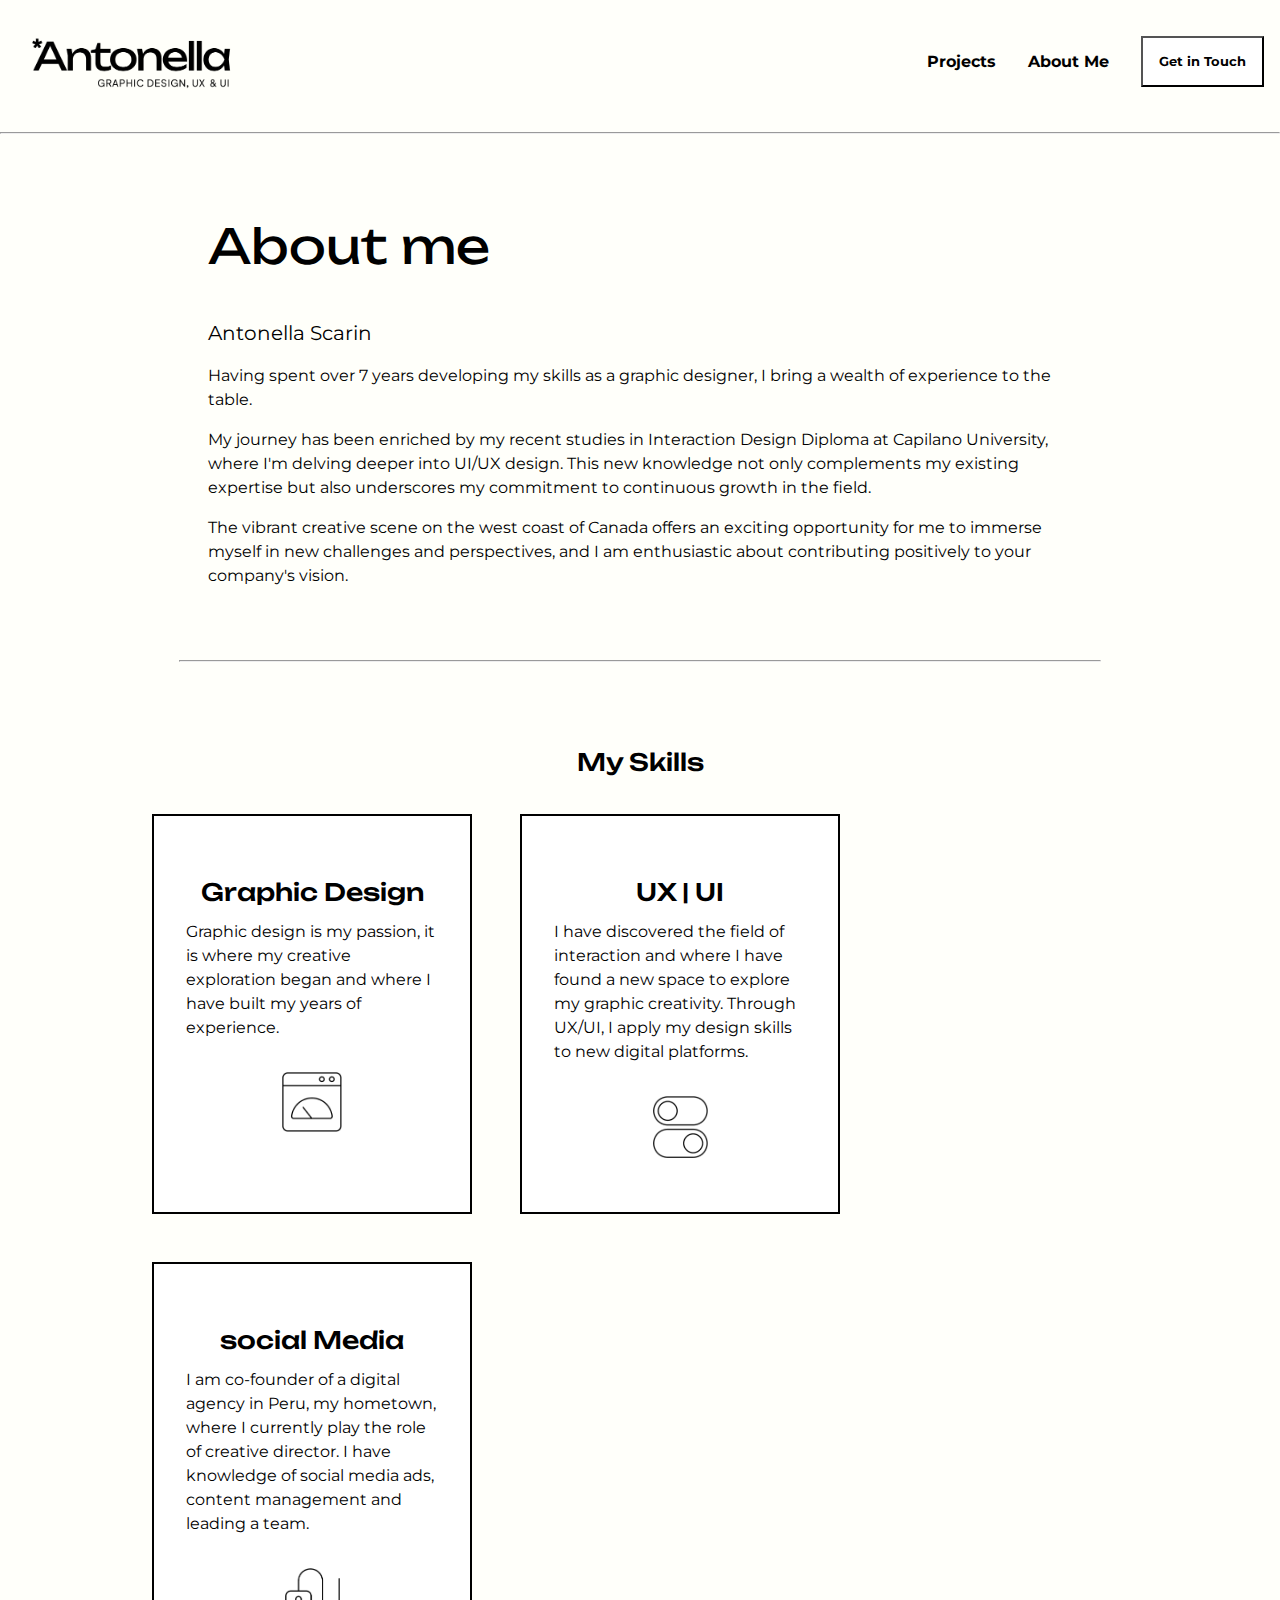
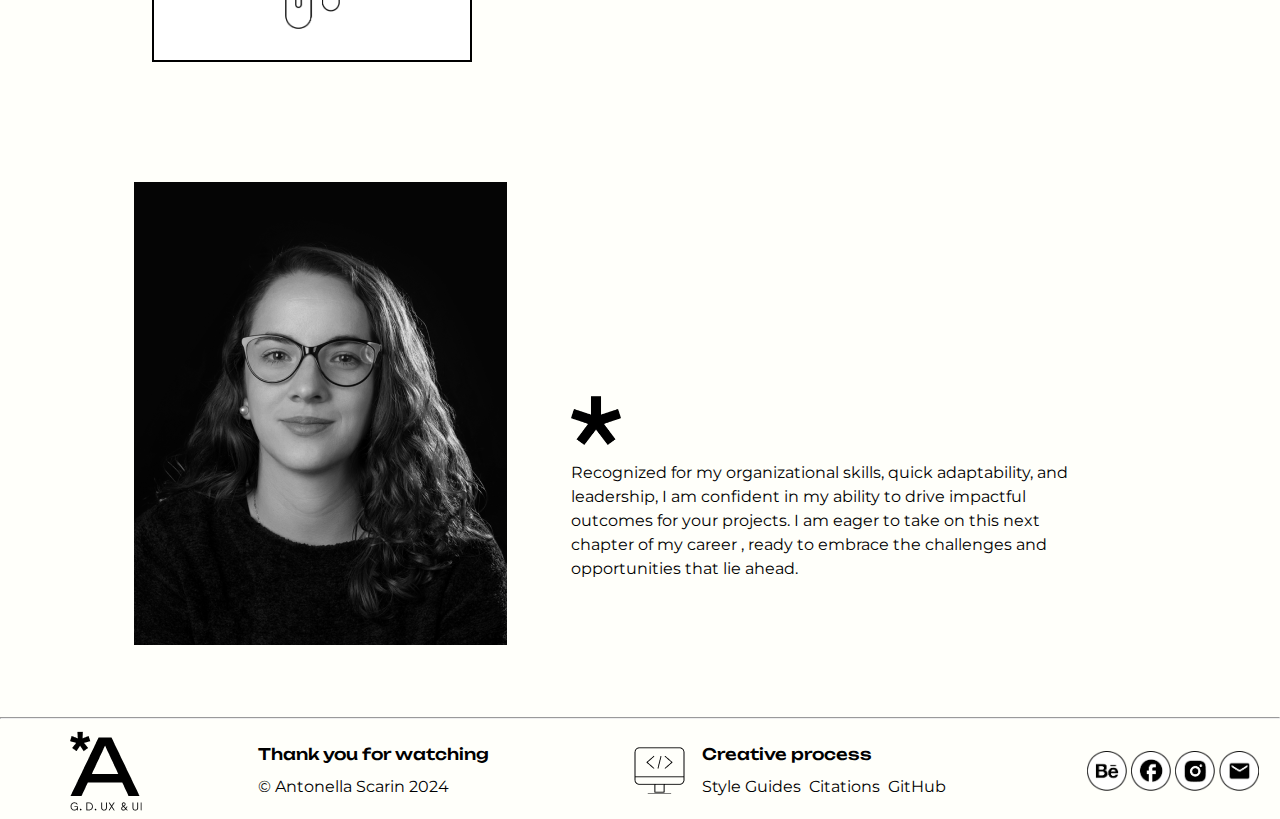
==== commit f95feb4d: "more chnages" ====
--- a/about.html
+++ b/about.html
@@ -47,7 +47,7 @@
 			
 		</section> <!-- #end of about title -->
 		
-		<hr>
+		<hr width="90%">
 		
 		<section class="my-skills">
 			<h3>My Skills</h3>
@@ -57,19 +57,19 @@
 				<div class="card">
 					<h3>Graphic Design</h3>
 					<p>Graphic design is my passion, it is where my creative exploration began and where I have built my years of experience. </p>
-					<img src="img/card1-icon.png" alt="icon of a computer2" width="60" height="60">
+					<img class="icon"src="img/card1-icon.png" alt="icon of a computer2" width="60" height="60">
 				</div>
 				
 				<div class="card">
 					<h3>UX | UI</h3>
 					<p>I have discovered the field of interaction and where I have found a new space to explore my graphic creativity. Through UX/UI, I apply my design skills to new digital platforms. </p>
-					<img src="img/card2-icon.png" alt="icon of active buttons" width="55" height="63">
+					<img class="icon" src="img/card2-icon.png" alt="icon of active buttons" width="55" height="63">
 				</div>
 				
 				<div class="card">
 					<h3>social Media</h3>
 					<p>I am co-founder of a digital agency in Peru, my hometown, where I currently play the role of creative director. I have knowledge of social media ads, content management and leading a team. </p>
-					<img src="img/card3-icon.png" alt="icon of a computer mouse" width="55" height="61">
+					<img class="icon" src="img/card3-icon.png" alt="icon of a computer mouse" width="55" height="61">
 				</div>
 				
 			</div>
@@ -81,15 +81,12 @@
 			<img src="img/about-photo.png" alt="icon of a computer mouse" width="373" height="463">
 			<div class="photo-content">
 				<img src="img/about-photo-icon.png" alt="an asterics" width="50" height="48">
-				<p> Recognized for my organizational prowess, productivity, quick adaptability, and  leadership qualities, I am confident in my ability to drive impactful outcomes for your projects. I am eager to take on this next chapter of my career , ready to embrace the challenges and opportunities that lie ahead.</p>
+				<p> Recognized for my organizational skills, quick adaptability, and  leadership, I am confident in my ability to drive impactful outcomes for your projects. I am eager to take on this next chapter of my career , ready to embrace the challenges and opportunities that lie ahead.</p>
 			</div>
 		</section>
 		
 	</main>
 
-	<div clas="about-background">
-	<img src="img/about-background.jpg" alt="Websitelogo vertion 2">
-	</div>
 	
 	<hr>
 	
--- a/css/style.css
+++ b/css/style.css
@@ -24,18 +24,13 @@
   background-color: #fffffa;
 }
 
-main {
-  display: flex;
-  flex-direction: column;
-  align-items: center;
-}
 
 h1 {
   font-family: "Unbounded", sans-serif;
   font-style: normal;
   font-weight: 400;
   font-size: 3rem;
-  margin-bottom: 0;
+  margin-bottom: 0rem;
 }
 
 h2 {
@@ -45,6 +40,7 @@
   font-size: 1.25rem;
   margin-bottom: 0;
   margin-top: 3rem;
+  line-height: 150%;
 }
 
 h3 {
@@ -79,8 +75,9 @@
   font-style: normal;
   font-weight: 400;
   font-size: 1rem;
-  color: #7c7c7c;
+  color: black;
   margin-top: 1rem;
+  line-height: 150%; /* ---https://developer.mozilla.org/en-US/docs/Web/CSS/line-height--*/
 }
 a{
   text-decoration: none;
@@ -168,10 +165,15 @@
 /* --------- HERO --------- */
 
 main {
+  display: flex;
+  flex-direction: column;
+  align-items: center;
   margin: 0 auto;
   grid-gap: 1em;
   max-width: 80vw;
-}
+  align-items: left;
+}
+
 
 .hero {
   display: flex;
@@ -180,19 +182,26 @@
   margin-bottom: 3rem;
   align-items: center;
   justify-content: center;
-  max-width: 60%;
+  max-width: 70%;
   text-align: center;
 }
 
 .hero-buttons {   /* -- source:https://www.w3schools.com/howto/howto_css_outline_buttons.asp-- */
-  display: flex;
-  flex-direction: row;
-  margin-top: 2rem;
-  font-size: 1.5rem;
-  font-family: "Montserrat", sans-serif;
-  font-weight: 400;
+  padding: 1rem;
+  margin-top: 2rem;
+  margin-right: 0.5rem;
+  margin-left: 0.5rem;
+  background-color: white;
+  font-family: "Montserrat", sans-serif;
+  font-weight: 700;
   font-size: 0.8rem;
   border-color: black;
+  max-height: 4rem;
+}
+
+.hero-buttons:hover {
+  background-color: #000000;
+  color: white;
 }
 
 .dividor {
@@ -287,28 +296,27 @@
 
 /* --------- ABOUT ME PAGE --------- */
 .about-title {
-  display: flex;
-  flex-direction: column;
-  justify-content: flex-start;
   margin-right: 5rem;
   margin-left: 5rem;
-  margin-top: 3rem;
-}
-.about-content {
-  margin: 1rem;
-}
+  margin-top: 5rem;
+  margin-bottom: 3rem;
+}
+
+
 
 .my-skills {
   display: flex;
   flex-direction: column;
   align-items: center;
-  margin-bottom: 3rem;
+  margin-bottom: 5rem;
+  margin-top: 2rem;
 }
 .skills-cards {
   display: flex;
   flex-direction: row;
   align-items: center;
   flex-wrap: wrap;
+  margin-top: 1rem;
 }
 
 .card {
@@ -321,7 +329,7 @@
   padding: 2rem;
   margin: 1.5rem;
   width: 20rem;
-  height: 22rem;
+  height: 25rem;
 }
 
 .photo {
@@ -330,25 +338,69 @@
   align-items: flex-end;
   background-size: cover;
   background-repeat: no-repeat;
+  margin-bottom: 4rem;
+  align-self: center;
+  justify-content: center;
 }
 
 .photo-content {
   display: flex;
   flex-direction: column;
   max-width: 50%;
-  margin: 3rem;
+  margin: 4rem;
 }
 
 .about-background {
   background-position: right 3em bottom 10px;
 }
 
+.icon{
+  margin-top: 2rem;
+}
+
+
+/* --------- PROJECT 1 --------- */
+
+.hero-whow{
+  margin-top: 5rem;
+  text-align: left;
+  margin-bottom: 4rem;
+}
+
+.hero-whow p{
+  margin-top: 0.25rem;
+}
+
+.overview{
+  background-color: white;
+  border: solid;
+  border-color: black;
+  padding: 2rem;
+  margin-top: 3rem;
+  margin-bottom: 4rem;
+}
+
+.galerie{
+  display: flex;
+  flex-direction: row;
+  flex-wrap: wrap;
+  align-items: center;
+  justify-content: center;
+}
+
+.galerie-item{
+  margin: 1rem;
+}
+
+.design-stage{
+  max-width: 90%;
+}
 /* --------- CONTACT FORM --------- */
 
 .contact-title {
-  display: flex;
-  flex-direction: column;
-  align-items: flex-start;
+  margin-top: 5rem;
+  text-align: left;
+  max-width: 80%;
 }
 
 input[type="text"],
@@ -393,4 +445,5 @@
   border-radius: 5px;
   padding: 20px;
   max-width: 80%;
-}
+  margin-bottom: 5rem;
+}
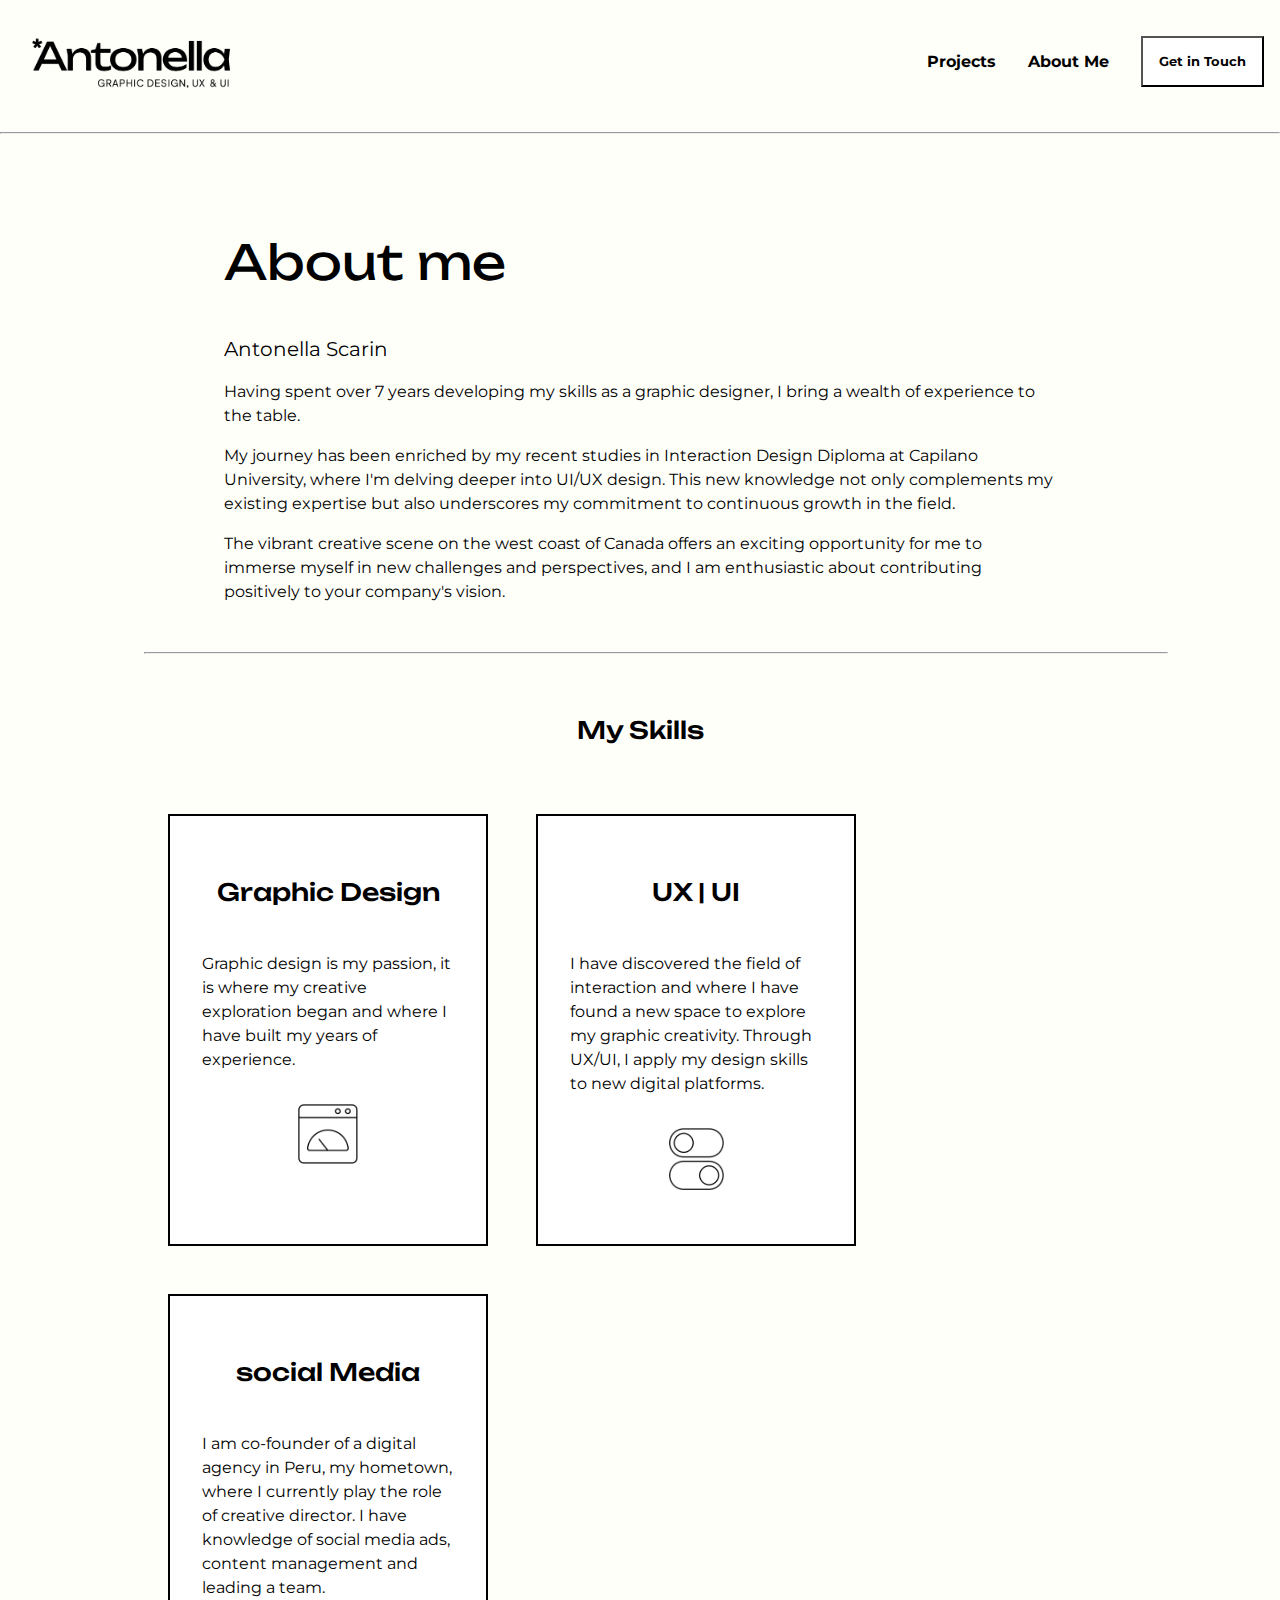
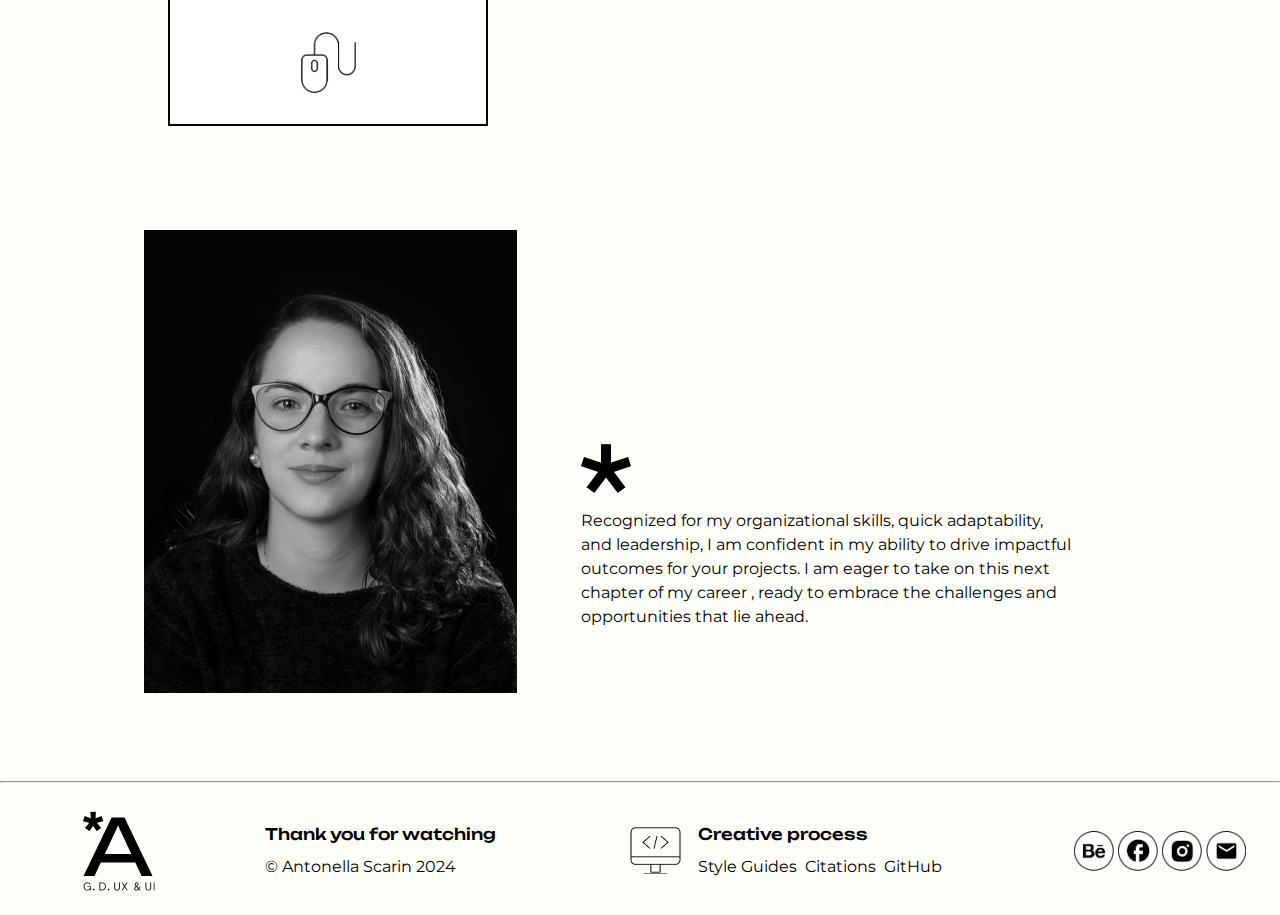
==== commit 610238a2: "final changes" ====
--- a/about.html
+++ b/about.html
@@ -47,7 +47,7 @@
 			
 		</section> <!-- #end of about title -->
 		
-		<hr width="90%">
+		<hr class="half-line">
 		
 		<section class="my-skills">
 			<h3>My Skills</h3>
@@ -57,7 +57,7 @@
 				<div class="card">
 					<h3>Graphic Design</h3>
 					<p>Graphic design is my passion, it is where my creative exploration began and where I have built my years of experience. </p>
-					<img class="icon"src="img/card1-icon.png" alt="icon of a computer2" width="60" height="60">
+					<img class="icon" src="img/card1-icon.png" alt="icon of a computer2" width="60" height="60">
 				</div>
 				
 				<div class="card">
@@ -86,48 +86,48 @@
 		</section>
 		
 	</main>
-
+	
 	
 	<hr>
 	
 	<footer>
-  
+		
 		<figure class="footer-logo">
-		  <img src="img/footer-logo.png" alt="Websitelogo vertion 2" width="74" height="89">
+			<img src="img/footer-logo.png" alt="Websitelogo vertion 2" width="74" height="89">
 		</figure>
 		
 		<div class="footer-content">
-		  <h5>Thank you for watching</h5>
-		  <p>© Antonella Scarin 2024</p>
+			<h5>Thank you for watching</h5>
+			<p>© Antonella Scarin 2024</p>
 		</div>
 		
 		<div class="creative-process">
-		  <figure class="footer-icon">
-			<img src="img/icon-footer.png" alt="icon of a computer2" width="53" height="48">
-		  </figure>
-		  
-		  <div class="creative-process-content">
+			<figure class="footer-icon">
+				<img src="img/icon-footer.png" alt="icon of a computer2" width="53" height="48">
+			</figure>
 			
-			<h5>Creative process</h5>
+			<div class="creative-process-content">
+				
+				<h5>Creative process</h5>
+				
+				<ul class="footer-list">
+					<li class="footer-list-item"> <a href="doc/styleguides.pdf"><p>Style Guides</p></a>
+						<!-- source: how to link a PDF: https://www.google.com/search?q=how+to+button+to+a+pdf+html&oq=how+to+button+to+a+pdf+html&gs_lcrp=EgZjaHJvbWUyBggAEEUYOTIICAEQABgWGB4yCAgCEAAYFhge0gEIOTI0N2owajeoAgCwAgA&sourceid=chrome&ie=UTF-8#kpvalbx=_nmAbZqGfEbLN0PEPzuG7yAc_36 --></li>
+						<li class="footer-list-item"> <a href="doc/citations.pdf"><p>Citations</p></a> </li>
+						<li class="footer-list-item"><a href="https://github.com/AntonellaSL/portfolio2024"><p>GitHub</p></a></li>
+					</ul>
+				</div>
+			</div>
 			
-			<ul class="footer-list">
-			  <li class="footer-list-item"> <a href="doc/styleguides.pdf"><p>Style Guides</p></a>
-				<!-- source: how to link a PDF: https://www.google.com/search?q=how+to+button+to+a+pdf+html&oq=how+to+button+to+a+pdf+html&gs_lcrp=EgZjaHJvbWUyBggAEEUYOTIICAEQABgWGB4yCAgCEAAYFhge0gEIOTI0N2owajeoAgCwAgA&sourceid=chrome&ie=UTF-8#kpvalbx=_nmAbZqGfEbLN0PEPzuG7yAc_36 --></li>
-				<li class="footer-list-item"> <a href="doc/citations.pdf"><p>Citations</p></a> </li>
-				<li class="footer-list-item"><a href="https://github.com/AntonellaSL/portfolio2024"><p>GitHub</p></a></li>
-			  </ul>
-			</div>
-		  </div>
-		  
-		  <div class="social-media">
-			<a class="social-media-logos" href="https://www.behance.net/antonellas0d31"><img src="img/behance.png" alt="Behance Logo" width="40" height="40"/></a>
-			<a class="social-media-logos" href="https://www.facebook.com/antonellascarin/"><img src="img/facebook.png" alt="Facebook Logo" width="40" height="40"/></a>
-			<a class="social-media-logos" href="https://www.instagram.com/_byantonella/"> <img src="img/instagram.png" alt="Instagram Logo" width="40" height="40"/></a>
-			<a class="social-media-logos" href="antonella.scarin.l@gmail.com"><img src="img/email.png" alt="email icon" width="40" height="40"
-			  /></a>
-			</div>
-		  </footer> <!-- #end of footer -->
-	
-</body>
-
-</html>+			<div class="social-media">
+				<a class="social-media-logos" href="https://www.behance.net/antonellas0d31"><img src="img/behance.png" alt="Behance Logo" width="40" height="40"/></a>
+				<a class="social-media-logos" href="https://www.facebook.com/antonellascarin/"><img src="img/facebook.png" alt="Facebook Logo" width="40" height="40"/></a>
+				<a class="social-media-logos" href="https://www.instagram.com/_byantonella/"> <img src="img/instagram.png" alt="Instagram Logo" width="40" height="40"/></a>
+				<a class="social-media-logos" href="antonella.scarin.l@gmail.com"><img src="img/email.png" alt="email icon" width="40" height="40"
+					/></a>
+				</div>
+			</footer> <!-- #end of footer -->
+			
+		</body>
+		
+		</html>--- a/css/style.css
+++ b/css/style.css
@@ -10,12 +10,17 @@
 }
 
 /* border-box tells the browser to account for any border and padding in the values you specify for an element's width and height. 
-	If you set an element's width to 100 pixels, that 100 pixels will include any border or padding you added, and the content box will shrink to absorb that extra width. 
-	https://developer.mozilla.org/en-US/docs/Web/API/ResizeObserverEntry/borderBoxSize */
+If you set an element's width to 100 pixels, that 100 pixels will include any border or padding you added, and the content box will shrink to absorb that extra width. 
+https://developer.mozilla.org/en-US/docs/Web/API/ResizeObserverEntry/borderBoxSize */
 
 /* ------------ PARAGRAPH, BACKGROUND AND TEXT STYLES ------------ */
 
 img {
+  max-width: 100%;
+  height: auto;
+}
+
+video {
   max-width: 100%;
   height: auto;
 }
@@ -48,7 +53,7 @@
   font-style: normal;
   font-weight: 500;
   font-size: 1.5rem;
-  margin-bottom: 0;
+  margin-bottom: 2rem;
   margin-top: 2rem;
 }
 
@@ -88,7 +93,7 @@
   padding-right: 1rem;
 }
 
-/* --------- NAV BAR --------- */
+/* ------------------- NAV BAR ------------------- */
 
 .navbar {
   display: flex;
@@ -137,6 +142,25 @@
   margin-left: 1rem;
 }
 
+
+.end-button {   /* -- source:https://www.w3schools.com/howto/howto_css_outline_buttons.asp-- */
+  padding: 1rem;
+  background-color: white;
+  font-family: "Montserrat", sans-serif;
+  font-weight: 700;
+  font-size: 0.8rem;
+  border-color: black;
+  max-height: 4rem;
+  margin-top: 3rem;
+}
+
+.end-button:hover {   /* -- source:https://www.w3schools.com/howto/howto_css_outline_buttons.asp-- */
+  background-color: rgb(0, 0, 0);
+color: white;
+  border-color: black;
+
+}
+
 .projects-button {
   padding: 1rem;
   margin-top: 2rem;
@@ -162,16 +186,18 @@
   color: #000000;
 }
 
-/* --------- HERO --------- */
+.half-line{
+  width:80vw;
+}
+
+/* ----------------- HERO AREA / INDEX ----------------- */
 
 main {
-  display: flex;
-  flex-direction: column;
-  align-items: center;
   margin: 0 auto;
   grid-gap: 1em;
+  padding: 1rem;
   max-width: 80vw;
-  align-items: left;
+  
 }
 
 
@@ -182,7 +208,7 @@
   margin-bottom: 3rem;
   align-items: center;
   justify-content: center;
-  max-width: 70%;
+  max-width: 80vw;
   text-align: center;
 }
 
@@ -208,10 +234,10 @@
   margin-top: 2rem;
   margin-bottom: 5rem;
   height: auto;
-  max-width: 70%;
-}
-
-/* --------- PROJECTS --------- */
+  max-width: 80vw;
+}
+
+/* ------------------ PROJECTS/INDEX ----------------- */
 
 .projects-container {
   display: flex;
@@ -234,75 +260,17 @@
   color: white;
 }
 
-/* --------- FOOTER ------*/
-/* ---James helped me building the grid during class. I worked on the alignments---*/
-
-footer {
-  display: grid;
-  grid-template-columns: repeat(12, 1fr);
-}
-
-.footer-logo {
-  grid-column-start: 1;
-  grid-column-end: 3;
-  justify-self: center;
-  align-self: center;
-}
-.footer-content {
-  grid-column-start: 3;
-  grid-column-end: 6;
-  justify-self: center;
-  align-self: center;
-}
-.creative-process {
-  grid-column-start: 6;
-  grid-column-end: 11;
-  display: flex;
-  flex-direction: row;
-  justify-self: center;
-  align-self: center;
-}
-
-.creative-process-content {
-  display: flex;
-  flex-direction: column;
-  margin-right: 0.8rem;
-}
-.footer-list {
-  display: flex;
-  flex-direction: row;
-  align-items: flex-start;
-}
-
-.footer-list-item {
-  padding-right: 0.5rem;
-}
-.footer-list-item:hover {
-  color: #fea725;
-}
-.social-media {
-  grid-column-start: 11;
-  grid-column-end: 13;
-  justify-self: center;
-  align-self: center;
-}
-
-footer p{
-  color: #000000;
-  margin-top: 0.8rem;
-  text-decoration: none;
-}
-
-
-/* --------- ABOUT ME PAGE --------- */
+
+
+/* ----------------- ABOUT ME PAGE ----------------- */
+
+
 .about-title {
   margin-right: 5rem;
   margin-left: 5rem;
   margin-top: 5rem;
   margin-bottom: 3rem;
 }
-
-
 
 .my-skills {
   display: flex;
@@ -329,7 +297,7 @@
   padding: 2rem;
   margin: 1.5rem;
   width: 20rem;
-  height: 25rem;
+  height: 27rem;
 }
 
 .photo {
@@ -346,7 +314,7 @@
 .photo-content {
   display: flex;
   flex-direction: column;
-  max-width: 50%;
+  max-width: 50vw;
   margin: 4rem;
 }
 
@@ -359,7 +327,7 @@
 }
 
 
-/* --------- PROJECT 1 --------- */
+/* ----------------- PROJECT 1:WHOW ---------------- */
 
 .hero-whow{
   margin-top: 5rem;
@@ -372,6 +340,7 @@
 }
 
 .overview{
+  flex-wrap: wrap;
   background-color: white;
   border: solid;
   border-color: black;
@@ -386,21 +355,34 @@
   flex-wrap: wrap;
   align-items: center;
   justify-content: center;
+  margin-top: 2rem;
 }
 
 .galerie-item{
   margin: 1rem;
 }
 
-.design-stage{
-  max-width: 90%;
-}
-/* --------- CONTACT FORM --------- */
+
+.art-direction{
+  margin-top: 3rem;
+}
+
+.moodboard {
+  margin-top: 4rem;
+  display: block;
+  margin-left: auto;
+  margin-right: auto;
+  margin-bottom: 4rem;
+}
+
+
+
+/* ------------------- CONTACT FORM ------------------- */
 
 .contact-title {
   margin-top: 5rem;
   text-align: left;
-  max-width: 80%;
+  max-width: 80vw;
 }
 
 input[type="text"],
@@ -444,6 +426,67 @@
 .container {
   border-radius: 5px;
   padding: 20px;
-  max-width: 80%;
+  max-width: 80vw;
   margin-bottom: 5rem;
 }
+
+
+/* ------------------- FOOTER ----------------*/
+/* ---James helped me building the grid during class. I worked on the alignments---*/
+
+footer {
+  display: grid;
+  grid-template-columns: repeat(12, 1fr);
+  padding: 1rem;
+}
+
+.footer-logo {
+  grid-column-start: 1;
+  grid-column-end: 3;
+  justify-self: center;
+  align-self: center;
+}
+.footer-content {
+  grid-column-start: 3;
+  grid-column-end: 6;
+  justify-self: center;
+  align-self: center;
+}
+.creative-process {
+  grid-column-start: 6;
+  grid-column-end: 11;
+  display: flex;
+  flex-direction: row;
+  justify-self: center;
+  align-self: center;
+}
+
+.creative-process-content {
+  display: flex;
+  flex-direction: column;
+  margin-right: 0.8rem;
+}
+.footer-list {
+  display: flex;
+  flex-direction: row;
+  align-items: flex-start;
+}
+
+.footer-list-item {
+  padding-right: 0.5rem;
+}
+.footer-list-item:hover {
+  color: #fea725;
+}
+.social-media {
+  grid-column-start: 11;
+  grid-column-end: 13;
+  justify-self: center;
+  align-self: center;
+}
+
+footer p{
+  color: #000000;
+  margin-top: 0.8rem;
+  text-decoration: none;
+}
